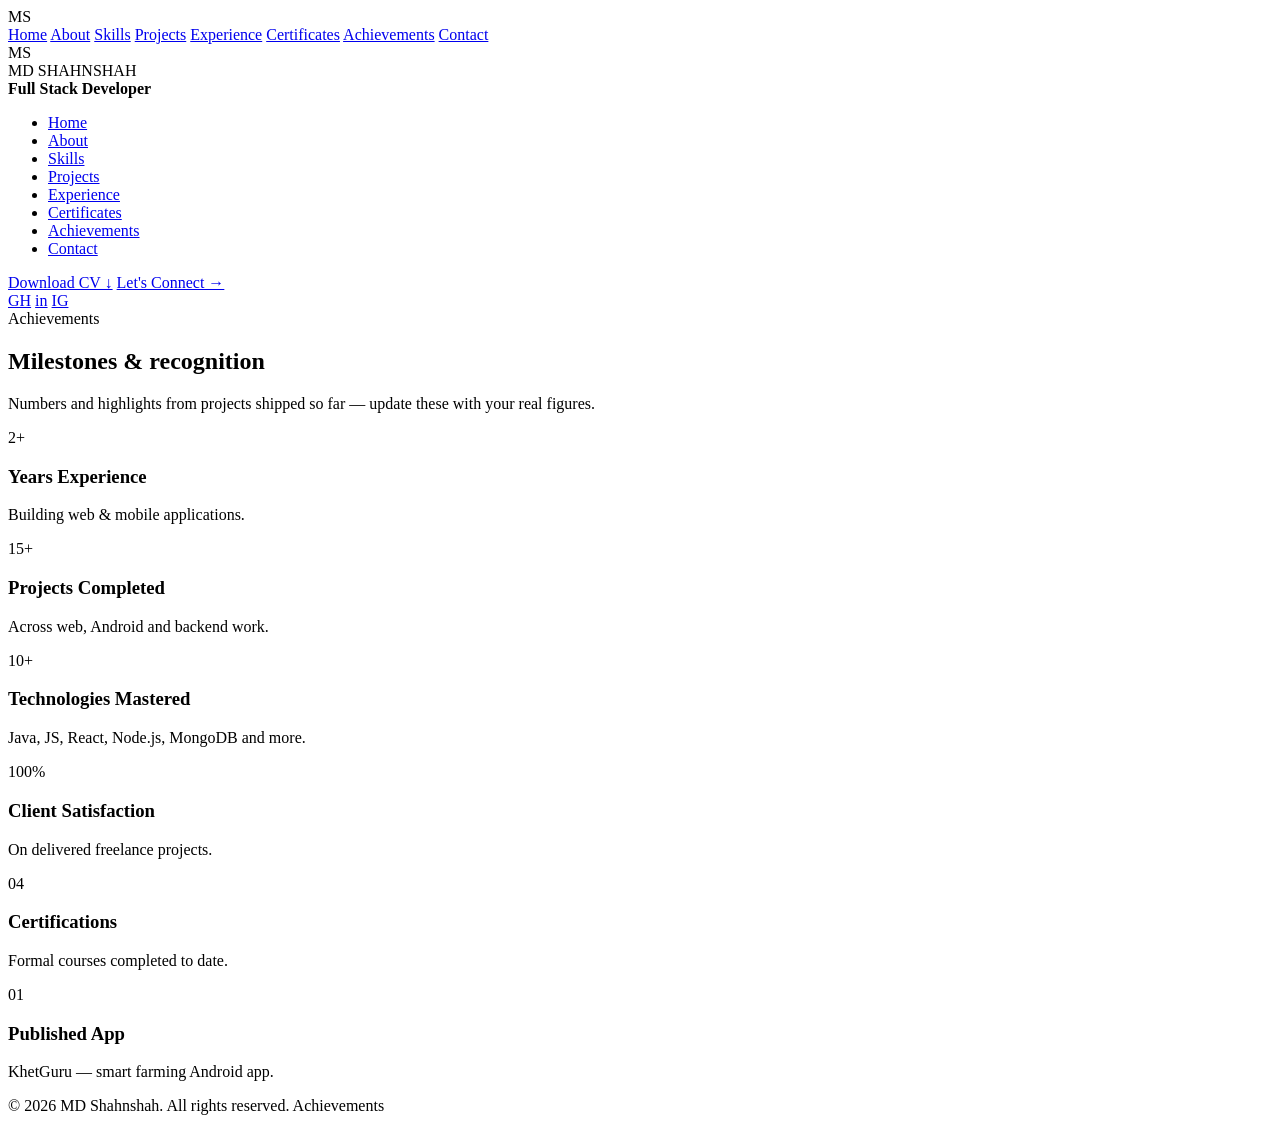
==== achievements.html @ 84d16025 "Add files via upload" ====
<!DOCTYPE html>
<html lang="en">
<head>
<meta charset="UTF-8">
<meta name="viewport" content="width=device-width, initial-scale=1.0">
<title>Achievements — MD Shahnshah</title>
<link rel="stylesheet" href="css/style.css">
</head>
<body>

<div class="topbar">
  <div class="brand"><div class="mark">MS</div></div>
  <nav>
    <a href="index.html#home">Home</a>
    <a href="index.html#about">About</a>
    <a href="index.html#skills">Skills</a>
    <a href="index.html#projects">Projects</a>
    <a href="index.html#experience">Experience</a>
    <a href="certificates.html">Certificates</a>
    <a href="achievements.html" class="active">Achievements</a>
    <a href="index.html#contact">Contact</a>
  </nav>
</div>

<div class="shell">
  <aside class="side">
    <div class="brand">
      <div class="mark">MS</div>
      <div class="name">MD SHAHNSHAH<br><b>Full Stack Developer</b></div>
    </div>

    <nav>
      <ul>
        <li><a href="index.html#home"><span class="dot"></span> Home</a></li>
        <li><a href="index.html#about"><span class="dot"></span> About</a></li>
        <li><a href="index.html#skills"><span class="dot"></span> Skills</a></li>
        <li><a href="index.html#projects"><span class="dot"></span> Projects</a></li>
        <li><a href="index.html#experience"><span class="dot"></span> Experience</a></li>
        <li><a href="certificates.html"><span class="dot"></span> Certificates</a></li>
        <li><a href="achievements.html" class="active"><span class="dot"></span> Achievements</a></li>
        <li><a href="index.html#contact"><span class="dot"></span> Contact</a></li>
      </ul>
    </nav>

    <div class="cta">
      <a href="#" class="btn btn-primary">Download CV ↓</a>
      <a href="index.html#contact" class="btn btn-ghost">Let's Connect →</a>
      <div class="social-row">
        <a href="https://github.com/shahanshah786" title="GitHub">GH</a>
        <a href="https://www.linkedin.com/in/md-shahnshah-4562a4266/" title="LinkedIn">in</a>
        <a href="https://www.instagram.com/shanshu.1" title="Instagram">IG</a>
      </div>
    </div>
  </aside>

  <main>
    <section class="page-hero">
      <div class="wrap">
        <div class="eyebrow reveal">Achievements</div>
        <h1 class="reveal">Milestones &amp; recognition</h1>
        <p class="reveal">Numbers and highlights from projects shipped so far — update these with your real figures.</p>
      </div>
    </section>

    <section>
      <div class="wrap">
        <div class="ach-grid reveal">
          <div class="ach-card"><div class="num">2+</div><h3>Years Experience</h3><p>Building web &amp; mobile applications.</p></div>
          <div class="ach-card"><div class="num">15+</div><h3>Projects Completed</h3><p>Across web, Android and backend work.</p></div>
          <div class="ach-card"><div class="num">10+</div><h3>Technologies Mastered</h3><p>Java, JS, React, Node.js, MongoDB and more.</p></div>
          <div class="ach-card"><div class="num">100%</div><h3>Client Satisfaction</h3><p>On delivered freelance projects.</p></div>
          <div class="ach-card"><div class="num">04</div><h3>Certifications</h3><p>Formal courses completed to date.</p></div>
          <div class="ach-card"><div class="num">01</div><h3>Published App</h3><p>KhetGuru — smart farming Android app.</p></div>
        </div>
      </div>
    </section>

    <footer class="wrap">
      <span>© 2026 MD Shahnshah. All rights reserved.</span>
      <span class="mono">Achievements</span>
    </footer>
  </main>
</div>

<script src="js/main.js"></script>
</body>
</html>
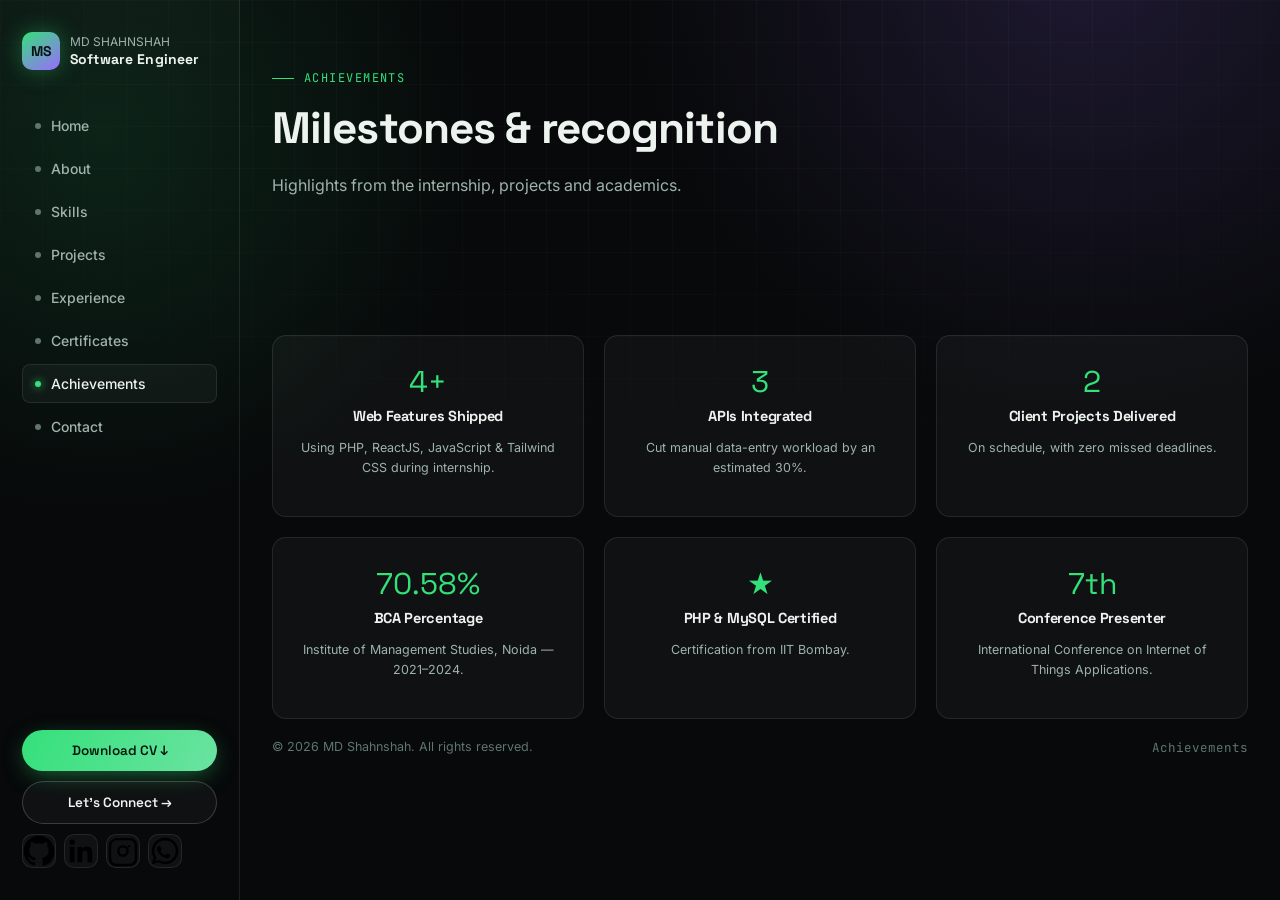
==== commit 6ab4f253: "Update achievements.html" ====
--- a/achievements.html
+++ b/achievements.html
@@ -26,7 +26,7 @@
   <aside class="side">
     <div class="brand">
       <div class="mark">MS</div>
-      <div class="name">MD SHAHNSHAH<br><b>Full Stack Developer</b></div>
+      <div class="name">MD SHAHNSHAH<br><b>Software Engineer</b></div>
     </div>
 
     <nav>
@@ -43,12 +43,21 @@
     </nav>
 
     <div class="cta">
-      <a href="#" class="btn btn-primary">Download CV ↓</a>
+      <a href="assets/SHAHNSHAH-RESUME.pdf" download class="btn btn-primary">Download CV ↓</a>
       <a href="index.html#contact" class="btn btn-ghost">Let's Connect →</a>
       <div class="social-row">
-        <a href="https://github.com/shahanshah786" title="GitHub">GH</a>
-        <a href="https://www.linkedin.com/in/md-shahnshah-4562a4266/" title="LinkedIn">in</a>
-        <a href="https://www.instagram.com/shanshu.1" title="Instagram">IG</a>
+        <a href="https://github.com/shahanshah786" title="GitHub" target="_blank" rel="noopener">
+          <svg viewBox="0 0 24 24"><path d="M12 .5C5.73.5.5 5.73.5 12c0 5.09 3.29 9.4 7.86 10.93.57.1.78-.25.78-.55 0-.27-.01-1.17-.02-2.12-3.2.7-3.88-1.36-3.88-1.36-.52-1.33-1.28-1.68-1.28-1.68-1.04-.71.08-.7.08-.7 1.15.08 1.76 1.18 1.76 1.18 1.03 1.76 2.7 1.25 3.36.96.1-.75.4-1.25.73-1.54-2.55-.29-5.24-1.28-5.24-5.68 0-1.25.45-2.28 1.18-3.08-.12-.29-.51-1.46.11-3.04 0 0 .96-.31 3.15 1.18a10.9 10.9 0 0 1 5.74 0c2.19-1.49 3.15-1.18 3.15-1.18.62 1.58.23 2.75.11 3.04.73.8 1.18 1.83 1.18 3.08 0 4.41-2.69 5.38-5.25 5.67.41.36.78 1.06.78 2.14 0 1.55-.01 2.79-.01 3.17 0 .3.2.66.79.55A10.52 10.52 0 0 0 23.5 12C23.5 5.73 18.27.5 12 .5Z"/></svg>
+        </a>
+        <a href="https://www.linkedin.com/in/md-shahnshah-4562a4266/" title="LinkedIn" target="_blank" rel="noopener">
+          <svg viewBox="0 0 24 24"><path d="M20.45 20.45h-3.55v-5.57c0-1.33-.02-3.03-1.85-3.03-1.85 0-2.14 1.45-2.14 2.94v5.66H9.36V9h3.41v1.56h.05c.47-.9 1.63-1.85 3.36-1.85 3.6 0 4.27 2.37 4.27 5.45v6.29ZM5.34 7.43a2.06 2.06 0 1 1 0-4.12 2.06 2.06 0 0 1 0 4.12ZM7.12 20.45H3.56V9h3.56v11.45Z"/></svg>
+        </a>
+        <a href="https://www.instagram.com/shanshu.1" title="Instagram" target="_blank" rel="noopener">
+          <svg viewBox="0 0 24 24"><path d="M12 2.16c3.2 0 3.58.01 4.85.07 1.17.05 1.97.24 2.43.4a4.9 4.9 0 0 1 1.77 1.15c.5.5.85 1.06 1.15 1.77.16.46.35 1.26.4 2.43.06 1.27.07 1.65.07 4.85s-.01 3.58-.07 4.85c-.05 1.17-.24 1.97-.4 2.43a4.9 4.9 0 0 1-1.15 1.77 4.9 4.9 0 0 1-1.77 1.15c-.46.16-1.26.35-2.43.4-1.27.06-1.65.07-4.85.07s-3.58-.01-4.85-.07c-1.17-.05-1.97-.24-2.43-.4a4.9 4.9 0 0 1-1.77-1.15 4.9 4.9 0 0 1-1.15-1.77c-.16-.46-.35-1.26-.4-2.43-.06-1.27-.07-1.65-.07-4.85s.01-3.58.07-4.85c.05-1.17.24-1.97.4-2.43A4.9 4.9 0 0 1 3.95 3.78a4.9 4.9 0 0 1 1.77-1.15c.46-.16 1.26-.35 2.43-.4C9.42 2.17 9.8 2.16 12 2.16Zm0 1.8c-3.15 0-3.5.01-4.74.07-.96.04-1.48.2-1.82.34-.46.18-.79.4-1.13.74-.34.34-.56.67-.74 1.13-.14.34-.3.86-.34 1.82-.06 1.24-.07 1.6-.07 4.74s.01 3.5.07 4.74c.04.96.2 1.48.34 1.82.18.46.4.79.74 1.13.34.34.67.56 1.13.74.34.14.86.3 1.82.34 1.24.06 1.6.07 4.74.07s3.5-.01 4.74-.07c.96-.04 1.48-.2 1.82-.34.46-.18.79-.4 1.13-.74.34-.34.56-.67.74-1.13.14-.34.3-.86.34-1.82.06-1.24.07-1.6.07-4.74s-.01-3.5-.07-4.74c-.04-.96-.2-1.48-.34-1.82a3.06 3.06 0 0 0-.74-1.13 3.06 3.06 0 0 0-1.13-.74c-.34-.14-.86-.3-1.82-.34-1.24-.06-1.6-.07-4.74-.07Zm0 3.65a4.39 4.39 0 1 1 0 8.78 4.39 4.39 0 0 1 0-8.78Zm0 1.8a2.59 2.59 0 1 0 0 5.18 2.59 2.59 0 0 0 0-5.18Zm4.56-2a1.03 1.03 0 1 1 0 2.06 1.03 1.03 0 0 1 0-2.06Z"/></svg>
+        </a>
+        <a href="https://wa.me/917903267211" title="WhatsApp" target="_blank" rel="noopener" class="whatsapp">
+          <svg viewBox="0 0 24 24"><path d="M12.02 2.1a9.9 9.9 0 0 0-8.5 15L2 22l5.06-1.47a9.9 9.9 0 0 0 4.96 1.33h.01c5.46 0 9.9-4.43 9.9-9.9a9.85 9.85 0 0 0-2.9-6.99 9.83 9.83 0 0 0-7.01-2.87Zm0 1.8c2.15 0 4.18.84 5.7 2.37a8.03 8.03 0 0 1 2.36 5.71c0 4.46-3.63 8.09-8.09 8.09a8.1 8.1 0 0 1-4.12-1.13l-.3-.17-3 .87.88-2.93-.19-.3a8.06 8.06 0 0 1-1.24-4.3c0-4.46 3.63-8.09 8.09-8.09Zm-4.5 4.3c-.16 0-.42.06-.64.3-.22.24-.85.83-.85 2.03 0 1.2.87 2.35 1 2.51.12.16 1.7 2.72 4.19 3.7.58.25 1.04.4 1.4.51.59.19 1.13.16 1.55.1.47-.07 1.46-.6 1.67-1.18.2-.58.2-1.08.14-1.18-.06-.1-.23-.16-.47-.28-.24-.12-1.46-.72-1.68-.8-.23-.08-.4-.12-.56.12-.16.24-.64.8-.79.97-.14.16-.29.18-.53.06-.24-.12-1.03-.38-1.96-1.21a7.36 7.36 0 0 1-1.36-1.7c-.14-.24-.02-.37.11-.49.11-.11.24-.29.36-.43.12-.14.16-.24.24-.4.08-.16.04-.3-.02-.42-.06-.12-.56-1.36-.78-1.85-.2-.48-.41-.42-.56-.42h-.47Z"/></svg>
+        </a>
       </div>
     </div>
   </aside>
@@ -58,19 +67,19 @@
       <div class="wrap">
         <div class="eyebrow reveal">Achievements</div>
         <h1 class="reveal">Milestones &amp; recognition</h1>
-        <p class="reveal">Numbers and highlights from projects shipped so far — update these with your real figures.</p>
+        <p class="reveal">Highlights from the internship, projects and academics.</p>
       </div>
     </section>
 
     <section>
       <div class="wrap">
         <div class="ach-grid reveal">
-          <div class="ach-card"><div class="num">2+</div><h3>Years Experience</h3><p>Building web &amp; mobile applications.</p></div>
-          <div class="ach-card"><div class="num">15+</div><h3>Projects Completed</h3><p>Across web, Android and backend work.</p></div>
-          <div class="ach-card"><div class="num">10+</div><h3>Technologies Mastered</h3><p>Java, JS, React, Node.js, MongoDB and more.</p></div>
-          <div class="ach-card"><div class="num">100%</div><h3>Client Satisfaction</h3><p>On delivered freelance projects.</p></div>
-          <div class="ach-card"><div class="num">04</div><h3>Certifications</h3><p>Formal courses completed to date.</p></div>
-          <div class="ach-card"><div class="num">01</div><h3>Published App</h3><p>KhetGuru — smart farming Android app.</p></div>
+          <div class="ach-card"><div class="num">4+</div><h3>Web Features Shipped</h3><p>Using PHP, ReactJS, JavaScript &amp; Tailwind CSS during internship.</p></div>
+          <div class="ach-card"><div class="num">3</div><h3>APIs Integrated</h3><p>Cut manual data-entry workload by an estimated 30%.</p></div>
+          <div class="ach-card"><div class="num">2</div><h3>Client Projects Delivered</h3><p>On schedule, with zero missed deadlines.</p></div>
+          <div class="ach-card"><div class="num">70.58%</div><h3>BCA Percentage</h3><p>Institute of Management Studies, Noida — 2021–2024.</p></div>
+          <div class="ach-card"><div class="num">★</div><h3>PHP &amp; MySQL Certified</h3><p>Certification from IIT Bombay.</p></div>
+          <div class="ach-card"><div class="num">7th</div><h3>Conference Presenter</h3><p>International Conference on Internet of Things Applications.</p></div>
         </div>
       </div>
     </section>
--- a/css/style.css
+++ b/css/style.css
@@ -0,0 +1,387 @@
+/* ========================================================
+   MD Shahnshah — Portfolio design system
+   Palette: near-black base, acid-green + violet dual accent
+   Type: Space Grotesk (display) / Inter (body) / JetBrains Mono (code)
+   ======================================================== */
+
+@import url('https://fonts.googleapis.com/css2?family=Space+Grotesk:wght@500;600;700&family=Inter:wght@400;500;600&family=JetBrains+Mono:wght@400;500&display=swap');
+
+:root{
+  --bg:            #07090a;
+  --bg-alt:        #0c1210;
+  --surface:       rgba(255,255,255,0.035);
+  --surface-strong:rgba(255,255,255,0.06);
+  --border:        rgba(255,255,255,0.09);
+  --border-hi:     rgba(255,255,255,0.18);
+
+  --green:         #34e07a;
+  --green-dim:     #1c8a4b;
+  --violet:        #9b6bff;
+  --violet-dim:    #6a45c9;
+  --blue:          #4fa3ff;
+
+  --text:          #edf3ef;
+  --text-dim:      #9fb3ac;
+  --text-faint:    #5f7570;
+
+  --radius-lg: 22px;
+  --radius-md: 14px;
+  --radius-sm: 8px;
+
+  --ease: cubic-bezier(.16,.8,.24,1);
+}
+
+*{ box-sizing: border-box; }
+html{ scroll-behavior: smooth; }
+
+body{
+  margin:0;
+  background: var(--bg);
+  color: var(--text);
+  font-family: 'Inter', sans-serif;
+  -webkit-font-smoothing: antialiased;
+  overflow-x: hidden;
+}
+
+body::before{
+  /* ambient grid + glow atmosphere, fixed behind everything */
+  content:"";
+  position: fixed; inset:0;
+  z-index:-2;
+  background:
+    radial-gradient(60vw 60vw at 85% -5%, rgba(155,107,255,0.16), transparent 60%),
+    radial-gradient(50vw 50vw at 8% 15%, rgba(52,224,122,0.12), transparent 60%),
+    linear-gradient(var(--bg), var(--bg));
+}
+body::after{
+  content:"";
+  position: fixed; inset:0;
+  z-index:-1;
+  background-image:
+    linear-gradient(rgba(255,255,255,0.025) 1px, transparent 1px),
+    linear-gradient(90deg, rgba(255,255,255,0.025) 1px, transparent 1px);
+  background-size: 42px 42px;
+  mask-image: radial-gradient(80% 60% at 50% 0%, #000 40%, transparent 100%);
+}
+
+h1,h2,h3,h4{
+  font-family:'Space Grotesk', sans-serif;
+  margin:0;
+  letter-spacing:-0.02em;
+}
+
+a{ color:inherit; text-decoration:none; }
+ul{ list-style:none; margin:0; padding:0; }
+img{ max-width:100%; display:block; }
+
+.mono{ font-family:'JetBrains Mono', monospace; }
+.accent{ color: var(--green); }
+
+.wrap{
+  max-width: 1240px;
+  margin:0 auto;
+  padding: 0 32px;
+}
+
+/* ---------- layout shell: sidebar + main ---------- */
+.shell{
+  display:grid;
+  grid-template-columns: 240px 1fr;
+  min-height:100vh;
+}
+
+.side{
+  position:sticky; top:0; height:100vh;
+  border-right:1px solid var(--border);
+  padding: 32px 22px;
+  display:flex; flex-direction:column; gap:36px;
+  background: linear-gradient(180deg, rgba(255,255,255,0.02), transparent 20%);
+}
+
+.brand{
+  display:flex; align-items:center; gap:10px;
+}
+.brand .mark{
+  width:38px; height:38px; border-radius:10px;
+  display:flex; align-items:center; justify-content:center;
+  font-family:'Space Grotesk'; font-weight:700; font-size:14px;
+  background: linear-gradient(145deg, var(--green), var(--violet));
+  color:#06120c;
+  box-shadow: 0 0 22px rgba(52,224,122,0.35);
+}
+.brand .name{ font-size:12px; color:var(--text-dim); line-height:1.3; }
+.brand .name b{ display:block; color:var(--text); font-family:'Space Grotesk'; font-size:14px; letter-spacing:0.01em; }
+
+.side nav ul{ display:flex; flex-direction:column; gap:4px; }
+.side nav a{
+  display:flex; align-items:center; gap:10px;
+  padding:10px 12px; border-radius: var(--radius-sm);
+  color: var(--text-dim); font-size:14px; font-weight:500;
+  border:1px solid transparent;
+  transition: all .25s var(--ease);
+}
+.side nav a .dot{
+  width:6px; height:6px; border-radius:50%; background: var(--text-faint);
+  transition: all .25s var(--ease);
+}
+.side nav a:hover, .side nav a.active{
+  color: var(--text);
+  background: var(--surface);
+  border-color: var(--border);
+}
+.side nav a.active .dot{ background: var(--green); box-shadow: 0 0 8px var(--green); }
+
+.side .cta{
+  margin-top:auto;
+  display:flex; flex-direction:column; gap:10px;
+}
+.btn{
+  display:inline-flex; align-items:center; justify-content:center; gap:8px;
+  padding: 12px 18px; border-radius: 999px;
+  font-size:13.5px; font-weight:600; font-family:'Space Grotesk';
+  cursor:pointer; border:1px solid var(--border-hi);
+  transition: transform .2s var(--ease), box-shadow .2s var(--ease), background .2s;
+}
+.btn-primary{
+  background: linear-gradient(120deg, var(--green), #6be3a1);
+  color:#06180e; border:none;
+  box-shadow: 0 6px 24px -6px rgba(52,224,122,0.55);
+}
+.btn-primary:hover{ transform: translateY(-2px); box-shadow: 0 10px 30px -6px rgba(52,224,122,0.7); }
+.btn-ghost{ background: var(--surface); color:var(--text); }
+.btn-ghost:hover{ background: var(--surface-strong); transform: translateY(-2px); }
+
+.social-row{ display:flex; gap:8px; }
+.social-row a{
+  width:34px; height:34px; border-radius:10px;
+  display:flex; align-items:center; justify-content:center;
+  background: var(--surface); border:1px solid var(--border);
+  font-size:14px;
+  transition: all .2s var(--ease);
+}
+.social-row a:hover{ border-color: var(--green); color:var(--green); transform: translateY(-2px); }
+
+/* mobile top bar */
+.topbar{ display:none; }
+
+main{ min-width:0; }
+
+/* ---------- section scaffolding ---------- */
+section{ padding: 110px 0 20px; }
+.eyebrow{
+  font-family:'JetBrains Mono'; font-size:12px; color: var(--green);
+  display:flex; align-items:center; gap:10px; margin-bottom:14px;
+  text-transform:uppercase; letter-spacing:.12em;
+}
+.eyebrow::before{ content:""; width:22px; height:1px; background: var(--green); }
+.sec-title{ font-size: clamp(28px,3.2vw,40px); margin-bottom:14px; }
+.sec-sub{ color: var(--text-dim); max-width:560px; line-height:1.6; margin-bottom:48px; }
+
+.reveal{ opacity:0; transform: translateY(28px); transition: opacity .7s var(--ease), transform .7s var(--ease); }
+.reveal.in{ opacity:1; transform: translateY(0); }
+
+/* ---------- HERO ---------- */
+.hero{ padding-top: 70px; position:relative; }
+.hero-grid{
+  display:grid; grid-template-columns: 1.05fr 0.95fr;
+  gap: 40px; align-items:center;
+}
+.hero .kicker{
+  font-family:'JetBrains Mono'; color: var(--text-dim); font-size:14px; margin-bottom:10px;
+}
+.hero h1{
+  font-size: clamp(34px, 4.6vw, 58px); line-height:1.05; margin-bottom:18px;
+}
+.hero h1 span{
+  background: linear-gradient(120deg, var(--green), var(--blue) 60%, var(--violet));
+  -webkit-background-clip:text; background-clip:text; color:transparent;
+}
+.hero p.lede{ color:var(--text-dim); font-size:16.5px; line-height:1.7; max-width:480px; margin-bottom:28px; }
+.hero .actions{ display:flex; gap:14px; margin-bottom:30px; }
+.hero .stats-row{ display:flex; gap:28px; }
+.hero .stats-row div b{ display:block; font-family:'Space Grotesk'; font-size:22px; color:var(--green); }
+.hero .stats-row div span{ font-size:12.5px; color: var(--text-faint); }
+
+/* 3D tilt profile card */
+.tilt-stage{ perspective: 1400px; }
+.tilt-card{
+  position:relative;
+  border-radius: var(--radius-lg);
+  background: linear-gradient(160deg, rgba(255,255,255,0.05), rgba(255,255,255,0.015));
+  border: 1px solid var(--border-hi);
+  padding: 22px;
+  transform-style: preserve-3d;
+  transition: transform .35s var(--ease), box-shadow .35s var(--ease);
+  box-shadow: 0 30px 60px -20px rgba(0,0,0,0.65);
+  will-change: transform;
+}
+.tilt-card::before{
+  content:"";
+  position:absolute; inset:-1px; border-radius: inherit; padding:1px;
+  background: conic-gradient(from 180deg, var(--green), var(--blue), var(--violet), var(--green));
+  -webkit-mask: linear-gradient(#000 0 0) content-box, linear-gradient(#000 0 0);
+  -webkit-mask-composite: xor; mask-composite: exclude;
+  opacity:.5;
+}
+.tilt-card .photo-frame{
+  position:relative; border-radius: var(--radius-md); overflow:hidden;
+  aspect-ratio: 4/3.6;
+  transform: translateZ(40px);
+}
+.tilt-card .photo-frame img{
+  width:100%; height:100%; object-fit:cover; object-position: top center;
+  filter: saturate(1.05) contrast(1.03);
+}
+.tilt-card .photo-frame .scan{
+  position:absolute; inset:0;
+  background: linear-gradient(180deg, transparent 60%, rgba(6,18,12,0.55));
+}
+.tilt-card .badge{
+  position:absolute; top:14px; left:14px; transform: translateZ(70px);
+  background: rgba(6,14,10,0.7); backdrop-filter: blur(6px);
+  border:1px solid var(--border-hi); border-radius:999px;
+  padding:6px 12px; font-family:'JetBrains Mono'; font-size:11.5px;
+  display:flex; align-items:center; gap:6px;
+}
+.tilt-card .badge .pulse{
+  width:6px; height:6px; border-radius:50%; background: var(--green);
+  box-shadow:0 0 8px var(--green);
+  animation: pulse 1.6s infinite;
+}
+@keyframes pulse{ 0%,100%{opacity:1;} 50%{opacity:.35;} }
+
+.tilt-card .float-chip{
+  position:absolute; transform: translateZ(60px);
+  background: rgba(10,16,13,0.75); backdrop-filter: blur(8px);
+  border:1px solid var(--border-hi); border-radius: var(--radius-sm);
+  padding:8px 12px; font-family:'JetBrains Mono'; font-size:11.5px; color: var(--text-dim);
+  box-shadow: 0 12px 30px -10px rgba(0,0,0,0.6);
+}
+.chip-1{ bottom:16px; left:16px; animation: float 5s ease-in-out infinite; }
+.chip-2{ top:16px; right:16px; animation: float 6s ease-in-out infinite 1s; color: var(--green); }
+@keyframes float{ 0%,100%{ transform: translateZ(60px) translateY(0);} 50%{ transform: translateZ(60px) translateY(-8px);} }
+
+/* ---------- about ---------- */
+.about-grid{ display:grid; grid-template-columns: 1fr 1fr; gap:28px; }
+.card{
+  background: var(--surface); border:1px solid var(--border);
+  border-radius: var(--radius-md); padding:26px;
+  transition: transform .3s var(--ease), border-color .3s;
+}
+.card:hover{ border-color: var(--border-hi); transform: translateY(-4px); }
+.about-text{ color: var(--text-dim); line-height:1.75; font-size:15px; }
+.about-text b{ color:var(--text); font-weight:600; }
+.fact-list{ display:grid; grid-template-columns: 1fr 1fr; gap:14px; margin-top:20px; }
+.fact-list li{ font-size:13.5px; color: var(--text-dim); }
+.fact-list li b{ display:block; color:var(--text); font-family:'Space Grotesk'; font-size:14px; }
+
+/* ---------- skills ---------- */
+.skills-grid{ display:grid; grid-template-columns: repeat(2,1fr); gap:16px; }
+.skill{
+  background: var(--surface); border:1px solid var(--border); border-radius: var(--radius-md);
+  padding:18px 20px;
+}
+.skill-top{ display:flex; justify-content:space-between; font-family:'Space Grotesk'; font-size:14px; margin-bottom:10px; }
+.skill-top span:last-child{ color: var(--green); font-family:'JetBrains Mono'; font-size:13px; }
+.bar{ height:6px; border-radius:999px; background: rgba(255,255,255,0.06); overflow:hidden; }
+.bar i{
+  display:block; height:100%; border-radius:999px;
+  background: linear-gradient(90deg, var(--green), var(--blue));
+  width:0%; transition: width 1.1s var(--ease);
+}
+
+/* ---------- projects ---------- */
+.project-grid{ display:grid; grid-template-columns: repeat(3,1fr); gap:20px; }
+.project-card{
+  background: var(--surface); border:1px solid var(--border); border-radius: var(--radius-md);
+  overflow:hidden; transform-style:preserve-3d; transition: transform .35s var(--ease), border-color .3s;
+}
+.project-card:hover{ border-color: var(--border-hi); }
+.project-thumb{
+  height:150px; position:relative;
+  background: radial-gradient(120% 140% at 20% -10%, rgba(52,224,122,0.22), transparent 55%),
+              radial-gradient(120% 140% at 90% 110%, rgba(155,107,255,0.22), transparent 55%),
+              var(--bg-alt);
+  display:flex; align-items:center; justify-content:center;
+  font-family:'Space Grotesk'; font-weight:700; font-size:26px; color: rgba(255,255,255,0.14);
+  border-bottom:1px solid var(--border);
+}
+.project-body{ padding:18px 20px; }
+.project-body h3{ font-size:17px; margin-bottom:6px; }
+.project-body p{ color: var(--text-dim); font-size:13.5px; line-height:1.6; margin:0 0 14px; }
+.tag-row{ display:flex; gap:6px; flex-wrap:wrap; }
+.tag{
+  font-family:'JetBrains Mono'; font-size:11px; padding:4px 9px; border-radius:999px;
+  background: rgba(255,255,255,0.05); border:1px solid var(--border); color: var(--text-dim);
+}
+
+/* ---------- experience (timeline) ---------- */
+.timeline{ position:relative; padding-left:26px; border-left:1px solid var(--border); display:flex; flex-direction:column; gap:34px; }
+.tl-item{ position:relative; }
+.tl-item::before{
+  content:""; position:absolute; left:-31px; top:4px; width:11px; height:11px; border-radius:50%;
+  background: var(--bg); border:2px solid var(--green); box-shadow:0 0 10px rgba(52,224,122,0.6);
+}
+.tl-item .role{ font-family:'Space Grotesk'; font-size:17px; }
+.tl-item .org{ color: var(--green); font-size:13.5px; margin:4px 0 8px; font-family:'JetBrains Mono'; }
+.tl-item p{ color:var(--text-dim); font-size:14px; line-height:1.7; max-width:600px; }
+
+/* ---------- contact ---------- */
+.contact-card{
+  background: linear-gradient(150deg, rgba(52,224,122,0.08), rgba(155,107,255,0.08));
+  border:1px solid var(--border-hi); border-radius: var(--radius-lg);
+  padding: 46px; display:flex; align-items:center; justify-content:space-between; gap:30px;
+}
+.contact-card h2{ font-size:28px; margin-bottom:10px; }
+.contact-card p{ color: var(--text-dim); max-width:420px; line-height:1.6; }
+
+footer{ padding:40px 0 60px; color: var(--text-faint); font-size:12.5px; display:flex; justify-content:space-between; }
+
+/* ---------- inner pages (certificates / achievements) header ---------- */
+.page-hero{ padding:70px 0 10px; }
+.page-hero h1{ font-size: clamp(30px,4vw,44px); margin-bottom:12px; }
+.page-hero p{ color:var(--text-dim); max-width:560px; line-height:1.7; }
+
+.cert-grid{ display:grid; grid-template-columns: repeat(2,1fr); gap:22px; }
+.cert-card{
+  background: var(--surface); border:1px solid var(--border); border-radius: var(--radius-md);
+  padding:24px; display:flex; gap:16px; transition: transform .3s var(--ease), border-color .3s;
+  transform-style:preserve-3d;
+}
+.cert-card:hover{ transform: translateY(-5px); border-color: var(--border-hi); }
+.cert-icon{
+  width:48px; height:48px; flex:none; border-radius:12px;
+  background: linear-gradient(145deg, var(--green), var(--violet));
+  display:flex; align-items:center; justify-content:center; font-size:20px; color:#06120c;
+}
+.cert-card h3{ font-size:15.5px; margin-bottom:4px; }
+.cert-card .issuer{ font-family:'JetBrains Mono'; font-size:12px; color:var(--green); margin-bottom:8px; }
+.cert-card p{ color:var(--text-dim); font-size:13px; line-height:1.6; margin:0; }
+
+.ach-grid{ display:grid; grid-template-columns: repeat(3,1fr); gap:20px; }
+.ach-card{
+  background: var(--surface); border:1px solid var(--border); border-radius: var(--radius-md);
+  padding:26px; text-align:center; transition: transform .3s var(--ease), border-color .3s;
+}
+.ach-card:hover{ transform: translateY(-6px) scale(1.02); border-color: var(--border-hi); }
+.ach-card .num{ font-family:'Space Grotesk'; font-size:30px; color: var(--green); margin-bottom:6px; }
+.ach-card h3{ font-size:14.5px; margin-bottom:8px; }
+.ach-card p{ color:var(--text-dim); font-size:12.5px; line-height:1.6; }
+
+/* ---------- responsive ---------- */
+@media (max-width: 980px){
+  .shell{ grid-template-columns: 1fr; }
+  .side{ display:none; }
+  .topbar{
+    display:flex; align-items:center; justify-content:space-between;
+    padding: 16px 20px; position:sticky; top:0; z-index:50;
+    background: rgba(7,9,10,0.85); backdrop-filter: blur(10px);
+    border-bottom:1px solid var(--border);
+  }
+  .topbar nav{ display:flex; gap:16px; overflow-x:auto; }
+  .topbar nav a{ font-size:13px; color:var(--text-dim); white-space:nowrap; }
+  .hero-grid{ grid-template-columns:1fr; }
+  .about-grid, .project-grid, .skills-grid, .cert-grid, .ach-grid{ grid-template-columns:1fr; }
+  .contact-card{ flex-direction:column; text-align:center; }
+  .wrap{ padding:0 20px; }
+}
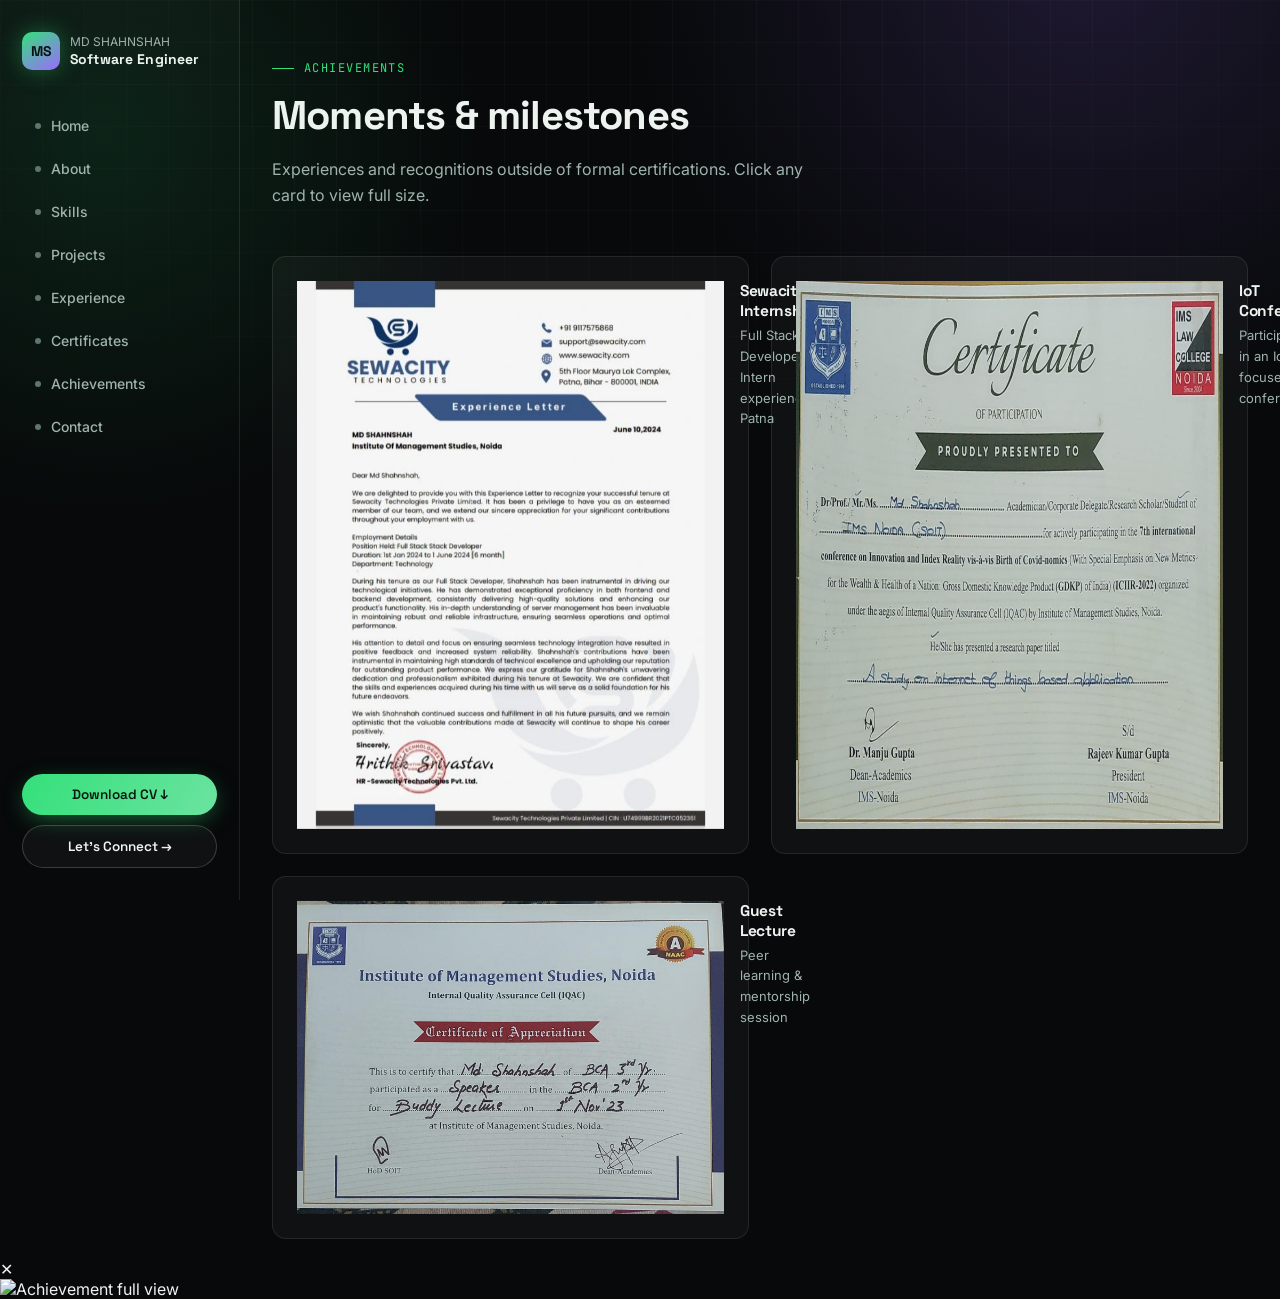
==== commit efc45c9c: "Update achievements.html" ====
--- a/achievements.html
+++ b/achievements.html
@@ -23,74 +23,75 @@
 </div>
 
 <div class="shell">
-  <aside class="side">
-    <div class="brand">
-      <div class="mark">MS</div>
-      <div class="name">MD SHAHNSHAH<br><b>Software Engineer</b></div>
-    </div>
+<aside class="side">
+  <div class="brand">
+    <div class="mark">MS</div>
+    <div class="name">MD SHAHNSHAH<br><b>Software Engineer</b></div>
+  </div>
+  <nav>
+    <ul>
+      <li><a href="index.html#home"><span class="dot"></span> Home</a></li>
+      <li><a href="index.html#about"><span class="dot"></span> About</a></li>
+      <li><a href="index.html#skills"><span class="dot"></span> Skills</a></li>
+      <li><a href="index.html#projects"><span class="dot"></span> Projects</a></li>
+      <li><a href="index.html#experience"><span class="dot"></span> Experience</a></li>
+      <li><a href="certificates.html"><span class="dot"></span> Certificates</a></li>
+      <li><a href="achievements.html" class="active"><span class="dot"></span> Achievements</a></li>
+      <li><a href="index.html#contact"><span class="dot"></span> Contact</a></li>
+    </ul>
+  </nav>
+  <div class="cta">
+    <a href="assets/SHAHNSHAH-RESUME.pdf" download class="btn btn-primary">Download CV ↓</a>
+    <a href="index.html#contact" class="btn btn-ghost">Let's Connect →</a>
+  </div>
+</aside>
 
-    <nav>
-      <ul>
-        <li><a href="index.html#home"><span class="dot"></span> Home</a></li>
-        <li><a href="index.html#about"><span class="dot"></span> About</a></li>
-        <li><a href="index.html#skills"><span class="dot"></span> Skills</a></li>
-        <li><a href="index.html#projects"><span class="dot"></span> Projects</a></li>
-        <li><a href="index.html#experience"><span class="dot"></span> Experience</a></li>
-        <li><a href="certificates.html"><span class="dot"></span> Certificates</a></li>
-        <li><a href="achievements.html" class="active"><span class="dot"></span> Achievements</a></li>
-        <li><a href="index.html#contact"><span class="dot"></span> Contact</a></li>
-      </ul>
-    </nav>
+<main>
+<section id="achieve-page" style="padding-top:60px;">
+  <div class="wrap">
+    <div class="eyebrow reveal">Achievements</div>
+    <h2 class="sec-title reveal">Moments &amp; milestones</h2>
+    <p class="sec-sub reveal">Experiences and recognitions outside of formal certifications. Click any card to view full size.</p>
 
-    <div class="cta">
-      <a href="assets/SHAHNSHAH-RESUME.pdf" download class="btn btn-primary">Download CV ↓</a>
-      <a href="index.html#contact" class="btn btn-ghost">Let's Connect →</a>
-      <div class="social-row">
-        <a href="https://github.com/shahanshah786" title="GitHub" target="_blank" rel="noopener">
-          <svg viewBox="0 0 24 24"><path d="M12 .5C5.73.5.5 5.73.5 12c0 5.09 3.29 9.4 7.86 10.93.57.1.78-.25.78-.55 0-.27-.01-1.17-.02-2.12-3.2.7-3.88-1.36-3.88-1.36-.52-1.33-1.28-1.68-1.28-1.68-1.04-.71.08-.7.08-.7 1.15.08 1.76 1.18 1.76 1.18 1.03 1.76 2.7 1.25 3.36.96.1-.75.4-1.25.73-1.54-2.55-.29-5.24-1.28-5.24-5.68 0-1.25.45-2.28 1.18-3.08-.12-.29-.51-1.46.11-3.04 0 0 .96-.31 3.15 1.18a10.9 10.9 0 0 1 5.74 0c2.19-1.49 3.15-1.18 3.15-1.18.62 1.58.23 2.75.11 3.04.73.8 1.18 1.83 1.18 3.08 0 4.41-2.69 5.38-5.25 5.67.41.36.78 1.06.78 2.14 0 1.55-.01 2.79-.01 3.17 0 .3.2.66.79.55A10.52 10.52 0 0 0 23.5 12C23.5 5.73 18.27.5 12 .5Z"/></svg>
-        </a>
-        <a href="https://www.linkedin.com/in/md-shahnshah-4562a4266/" title="LinkedIn" target="_blank" rel="noopener">
-          <svg viewBox="0 0 24 24"><path d="M20.45 20.45h-3.55v-5.57c0-1.33-.02-3.03-1.85-3.03-1.85 0-2.14 1.45-2.14 2.94v5.66H9.36V9h3.41v1.56h.05c.47-.9 1.63-1.85 3.36-1.85 3.6 0 4.27 2.37 4.27 5.45v6.29ZM5.34 7.43a2.06 2.06 0 1 1 0-4.12 2.06 2.06 0 0 1 0 4.12ZM7.12 20.45H3.56V9h3.56v11.45Z"/></svg>
-        </a>
-        <a href="https://www.instagram.com/shanshu.1" title="Instagram" target="_blank" rel="noopener">
-          <svg viewBox="0 0 24 24"><path d="M12 2.16c3.2 0 3.58.01 4.85.07 1.17.05 1.97.24 2.43.4a4.9 4.9 0 0 1 1.77 1.15c.5.5.85 1.06 1.15 1.77.16.46.35 1.26.4 2.43.06 1.27.07 1.65.07 4.85s-.01 3.58-.07 4.85c-.05 1.17-.24 1.97-.4 2.43a4.9 4.9 0 0 1-1.15 1.77 4.9 4.9 0 0 1-1.77 1.15c-.46.16-1.26.35-2.43.4-1.27.06-1.65.07-4.85.07s-3.58-.01-4.85-.07c-1.17-.05-1.97-.24-2.43-.4a4.9 4.9 0 0 1-1.77-1.15 4.9 4.9 0 0 1-1.15-1.77c-.16-.46-.35-1.26-.4-2.43-.06-1.27-.07-1.65-.07-4.85s.01-3.58.07-4.85c.05-1.17.24-1.97.4-2.43A4.9 4.9 0 0 1 3.95 3.78a4.9 4.9 0 0 1 1.77-1.15c.46-.16 1.26-.35 2.43-.4C9.42 2.17 9.8 2.16 12 2.16Zm0 1.8c-3.15 0-3.5.01-4.74.07-.96.04-1.48.2-1.82.34-.46.18-.79.4-1.13.74-.34.34-.56.67-.74 1.13-.14.34-.3.86-.34 1.82-.06 1.24-.07 1.6-.07 4.74s.01 3.5.07 4.74c.04.96.2 1.48.34 1.82.18.46.4.79.74 1.13.34.34.67.56 1.13.74.34.14.86.3 1.82.34 1.24.06 1.6.07 4.74.07s3.5-.01 4.74-.07c.96-.04 1.48-.2 1.82-.34.46-.18.79-.4 1.13-.74.34-.34.56-.67.74-1.13.14-.34.3-.86.34-1.82.06-1.24.07-1.6.07-4.74s-.01-3.5-.07-4.74c-.04-.96-.2-1.48-.34-1.82a3.06 3.06 0 0 0-.74-1.13 3.06 3.06 0 0 0-1.13-.74c-.34-.14-.86-.3-1.82-.34-1.24-.06-1.6-.07-4.74-.07Zm0 3.65a4.39 4.39 0 1 1 0 8.78 4.39 4.39 0 0 1 0-8.78Zm0 1.8a2.59 2.59 0 1 0 0 5.18 2.59 2.59 0 0 0 0-5.18Zm4.56-2a1.03 1.03 0 1 1 0 2.06 1.03 1.03 0 0 1 0-2.06Z"/></svg>
-        </a>
-        <a href="https://wa.me/917903267211" title="WhatsApp" target="_blank" rel="noopener" class="whatsapp">
-          <svg viewBox="0 0 24 24"><path d="M12.02 2.1a9.9 9.9 0 0 0-8.5 15L2 22l5.06-1.47a9.9 9.9 0 0 0 4.96 1.33h.01c5.46 0 9.9-4.43 9.9-9.9a9.85 9.85 0 0 0-2.9-6.99 9.83 9.83 0 0 0-7.01-2.87Zm0 1.8c2.15 0 4.18.84 5.7 2.37a8.03 8.03 0 0 1 2.36 5.71c0 4.46-3.63 8.09-8.09 8.09a8.1 8.1 0 0 1-4.12-1.13l-.3-.17-3 .87.88-2.93-.19-.3a8.06 8.06 0 0 1-1.24-4.3c0-4.46 3.63-8.09 8.09-8.09Zm-4.5 4.3c-.16 0-.42.06-.64.3-.22.24-.85.83-.85 2.03 0 1.2.87 2.35 1 2.51.12.16 1.7 2.72 4.19 3.7.58.25 1.04.4 1.4.51.59.19 1.13.16 1.55.1.47-.07 1.46-.6 1.67-1.18.2-.58.2-1.08.14-1.18-.06-.1-.23-.16-.47-.28-.24-.12-1.46-.72-1.68-.8-.23-.08-.4-.12-.56.12-.16.24-.64.8-.79.97-.14.16-.29.18-.53.06-.24-.12-1.03-.38-1.96-1.21a7.36 7.36 0 0 1-1.36-1.7c-.14-.24-.02-.37.11-.49.11-.11.24-.29.36-.43.12-.14.16-.24.24-.4.08-.16.04-.3-.02-.42-.06-.12-.56-1.36-.78-1.85-.2-.48-.41-.42-.56-.42h-.47Z"/></svg>
-        </a>
+    <div class="cert-grid reveal">
+      <div class="cert-card" data-img="sewacity-experience.jpg">
+        <img src="sewacity-experience.jpg" alt="Sewacity internship experience">
+        <div class="cert-info"><h3>Sewacity.com Internship</h3><p>Full Stack Developer Intern experience, Patna</p></div>
+      </div>
+      <div class="cert-card" data-img="iot-conference.jpg">
+        <img src="iot-conference.jpg" alt="IoT Conference">
+        <div class="cert-info"><h3>IoT Conference</h3><p>Participation in an IoT-focused tech conference</p></div>
+      </div>
+      <div class="cert-card" data-img="buddy-lecture.jpg">
+        <img src="buddy-lecture.jpg" alt="Guest lecture / Buddy program">
+        <div class="cert-info"><h3>Guest Lecture</h3><p>Peer learning &amp; mentorship session</p></div>
       </div>
     </div>
-  </aside>
+  </div>
+</section>
+</main>
+</div>
 
-  <main>
-    <section class="page-hero">
-      <div class="wrap">
-        <div class="eyebrow reveal">Achievements</div>
-        <h1 class="reveal">Milestones &amp; recognition</h1>
-        <p class="reveal">Highlights from the internship, projects and academics.</p>
-      </div>
-    </section>
-
-    <section>
-      <div class="wrap">
-        <div class="ach-grid reveal">
-          <div class="ach-card"><div class="num">4+</div><h3>Web Features Shipped</h3><p>Using PHP, ReactJS, JavaScript &amp; Tailwind CSS during internship.</p></div>
-          <div class="ach-card"><div class="num">3</div><h3>APIs Integrated</h3><p>Cut manual data-entry workload by an estimated 30%.</p></div>
-          <div class="ach-card"><div class="num">2</div><h3>Client Projects Delivered</h3><p>On schedule, with zero missed deadlines.</p></div>
-          <div class="ach-card"><div class="num">70.58%</div><h3>BCA Percentage</h3><p>Institute of Management Studies, Noida — 2021–2024.</p></div>
-          <div class="ach-card"><div class="num">★</div><h3>PHP &amp; MySQL Certified</h3><p>Certification from IIT Bombay.</p></div>
-          <div class="ach-card"><div class="num">7th</div><h3>Conference Presenter</h3><p>International Conference on Internet of Things Applications.</p></div>
-        </div>
-      </div>
-    </section>
-
-    <footer class="wrap">
-      <span>© 2026 MD Shahnshah. All rights reserved.</span>
-      <span class="mono">Achievements</span>
-    </footer>
-  </main>
+<!-- Lightbox -->
+<div class="lightbox" id="lightbox">
+  <span class="lightbox-close" id="lightboxClose">✕</span>
+  <img id="lightboxImg" src="" alt="Achievement full view">
 </div>
 
 <script src="js/main.js"></script>
+<script>
+  const certCards = document.querySelectorAll('.cert-card');
+  const lightbox = document.getElementById('lightbox');
+  const lightboxImg = document.getElementById('lightboxImg');
+  const lightboxClose = document.getElementById('lightboxClose');
+  certCards.forEach(card => {
+    card.addEventListener('click', () => {
+      lightboxImg.src = card.getAttribute('data-img');
+      lightbox.classList.add('open');
+    });
+  });
+  lightboxClose.addEventListener('click', () => lightbox.classList.remove('open'));
+  lightbox.addEventListener('click', (e) => { if (e.target === lightbox) lightbox.classList.remove('open'); });
+</script>
 </body>
 </html>
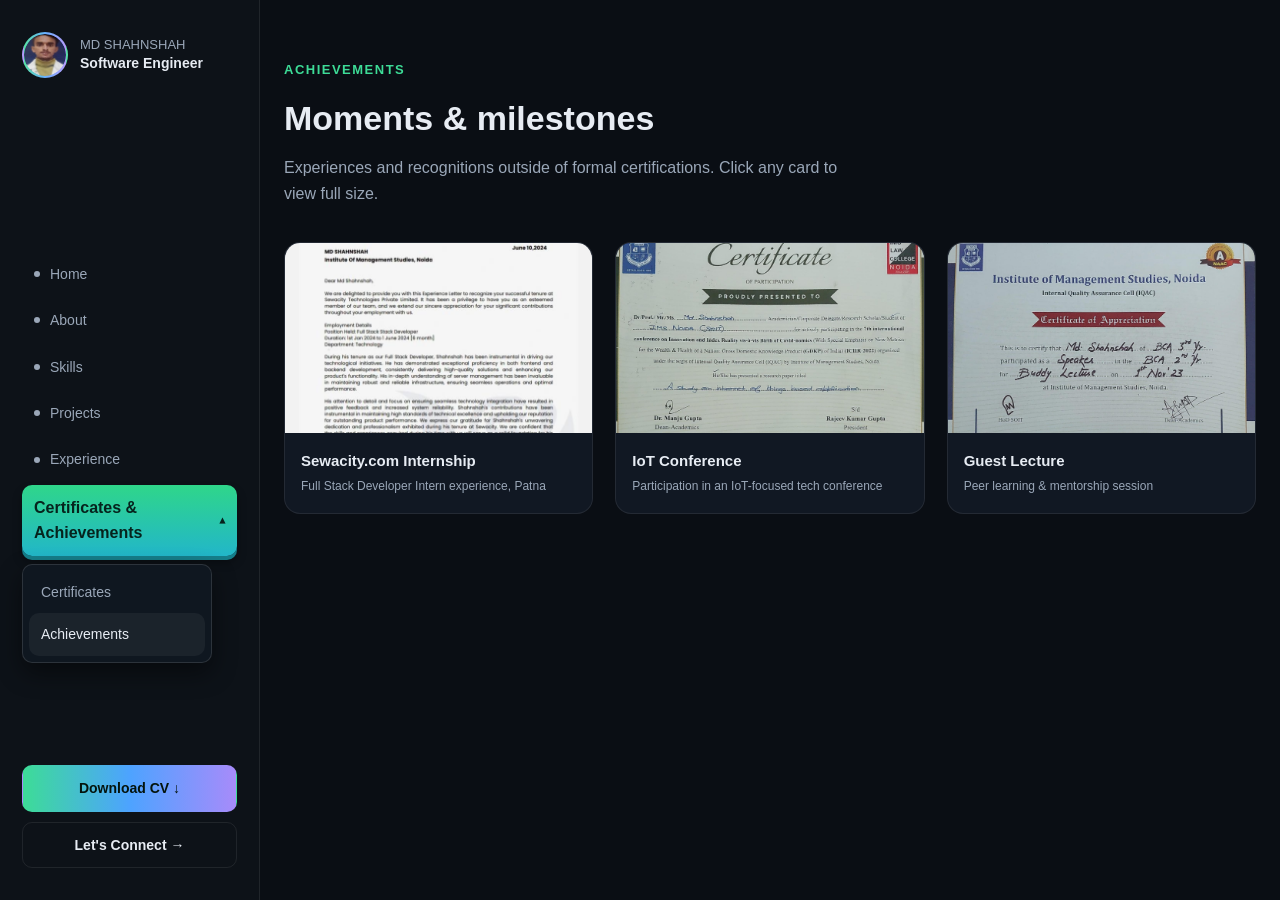
==== commit 6ec5d106: "Update achievements.html" ====
--- a/achievements.html
+++ b/achievements.html
@@ -5,93 +5,145 @@
 <meta name="viewport" content="width=device-width, initial-scale=1.0">
 <title>Achievements — MD Shahnshah</title>
 <link rel="stylesheet" href="css/style.css">
+<style>
+.side .brand .mark.profile-avatar{
+  width:46px; height:46px; border-radius:50%; overflow:hidden; padding:0;
+  display:flex; align-items:center; justify-content:center; flex-shrink:0;
+  border:2px solid rgba(255,255,255,.15);
+}
+.side .brand .mark.profile-avatar img{ width:100%; height:100%; object-fit:cover; border-radius:50%; display:block; }
+
+.nav-combo{ position:relative; }
+.nav-combo-btn{ display:inline-flex; align-items:center; gap:6px; cursor:pointer; user-select:none; }
+.topbar .nav-combo-btn{
+  background:linear-gradient(180deg,#2fd68a,#22b6c9); color:#06231d; font-weight:700;
+  padding:8px 14px; border-radius:10px;
+  box-shadow:0 4px 0 #157e8a, 0 8px 14px rgba(0,0,0,.35);
+  transform:translateY(0); transition:transform .12s ease, box-shadow .12s ease;
+}
+.topbar .nav-combo-btn:hover{ transform:translateY(-2px); box-shadow:0 6px 0 #157e8a, 0 10px 16px rgba(0,0,0,.4); }
+.topbar .nav-combo-btn:active{ transform:translateY(2px); box-shadow:0 2px 0 #157e8a, 0 4px 8px rgba(0,0,0,.3); }
+.side .nav-combo-btn{
+  width:100%; padding:10px 12px; border-radius:10px;
+  background:linear-gradient(180deg,#2fd68a,#22b6c9); color:#06231d; font-weight:700;
+  box-shadow:0 4px 0 #157e8a, 0 6px 10px rgba(0,0,0,.35);
+  transform:translateY(0); transition:transform .12s ease, box-shadow .12s ease;
+}
+.side .nav-combo-btn:hover{ transform:translateY(-2px); }
+.side .nav-combo-btn:active{ transform:translateY(2px); box-shadow:0 2px 0 #157e8a, 0 3px 6px rgba(0,0,0,.3); }
+.side .nav-combo-btn .dot{ display:none; }
+.nav-combo-caret{ font-size:11px; transition:transform .15s ease; }
+.nav-combo.open .nav-combo-caret{ transform:rotate(180deg); }
+.nav-combo-menu{
+  position:absolute; top:calc(100% + 8px); left:0; min-width:190px;
+  background:#0f1720; border:1px solid rgba(255,255,255,.12); border-radius:10px;
+  box-shadow:0 10px 24px rgba(0,0,0,.45); padding:6px; display:none; z-index:50;
+}
+.nav-combo.open .nav-combo-menu{ display:block; }
+.nav-combo-menu a{ display:block; padding:9px 10px; border-radius:7px; color:#e8f0ee; text-decoration:none; font-size:14px; }
+.nav-combo-menu a:hover{ background:rgba(255,255,255,.08); }
+</style>
 </head>
 <body>
-
 <div class="topbar">
-  <div class="brand"><div class="mark">MS</div></div>
-  <nav>
-    <a href="index.html#home">Home</a>
-    <a href="index.html#about">About</a>
-    <a href="index.html#skills">Skills</a>
-    <a href="index.html#projects">Projects</a>
-    <a href="index.html#experience">Experience</a>
+<div class="brand"><div class="mark">MS</div></div>
+<nav>
+<a href="index.html#home">Home</a>
+<a href="index.html#about">About</a>
+<a href="index.html#skills">Skills</a>
+<a href="index.html#projects">Projects</a>
+<a href="index.html#experience">Experience</a>
+<div class="nav-combo" id="navComboTop">
+  <span class="nav-combo-btn" id="navComboBtnTop">Certificates &amp; Achievements <span class="nav-combo-caret">▾</span></span>
+  <div class="nav-combo-menu">
     <a href="certificates.html">Certificates</a>
     <a href="achievements.html" class="active">Achievements</a>
-    <a href="index.html#contact">Contact</a>
-  </nav>
+  </div>
 </div>
-
+<a href="index.html#contact">Contact</a>
+</nav>
+</div>
 <div class="shell">
 <aside class="side">
-  <div class="brand">
-    <div class="mark">MS</div>
-    <div class="name">MD SHAHNSHAH<br><b>Software Engineer</b></div>
+<div class="brand">
+<div class="mark profile-avatar"><img src="assets/profile.jpg" alt="MD Shahnshah"></div>
+<div class="name">MD SHAHNSHAH<br><b>Software Engineer</b></div>
+</div>
+<nav>
+<ul>
+<li><a href="index.html#home"><span class="dot"></span> Home</a></li>
+<li><a href="index.html#about"><span class="dot"></span> About</a></li>
+<li><a href="index.html#skills"><span class="dot"></span> Skills</a></li>
+<li><a href="index.html#projects"><span class="dot"></span> Projects</a></li>
+<li><a href="index.html#experience"><span class="dot"></span> Experience</a></li>
+<li class="nav-combo open" id="navComboSide">
+  <span class="nav-combo-btn" id="navComboBtnSide">Certificates &amp; Achievements <span class="nav-combo-caret">▾</span></span>
+  <div class="nav-combo-menu">
+    <a href="certificates.html">Certificates</a>
+    <a href="achievements.html" class="active">Achievements</a>
   </div>
-  <nav>
-    <ul>
-      <li><a href="index.html#home"><span class="dot"></span> Home</a></li>
-      <li><a href="index.html#about"><span class="dot"></span> About</a></li>
-      <li><a href="index.html#skills"><span class="dot"></span> Skills</a></li>
-      <li><a href="index.html#projects"><span class="dot"></span> Projects</a></li>
-      <li><a href="index.html#experience"><span class="dot"></span> Experience</a></li>
-      <li><a href="certificates.html"><span class="dot"></span> Certificates</a></li>
-      <li><a href="achievements.html" class="active"><span class="dot"></span> Achievements</a></li>
-      <li><a href="index.html#contact"><span class="dot"></span> Contact</a></li>
-    </ul>
-  </nav>
-  <div class="cta">
-    <a href="assets/SHAHNSHAH-RESUME.pdf" download class="btn btn-primary">Download CV ↓</a>
-    <a href="index.html#contact" class="btn btn-ghost">Let's Connect →</a>
-  </div>
+</li>
+<li><a href="index.html#contact"><span class="dot"></span> Contact</a></li>
+</ul>
+</nav>
+<div class="cta">
+<a href="assets/SHAHNSHAH-RESUME.pdf" download class="btn btn-primary">Download CV ↓</a>
+<a href="index.html#contact" class="btn btn-ghost">Let's Connect →</a>
+</div>
 </aside>
-
 <main>
 <section id="achieve-page" style="padding-top:60px;">
-  <div class="wrap">
-    <div class="eyebrow reveal">Achievements</div>
-    <h2 class="sec-title reveal">Moments &amp; milestones</h2>
-    <p class="sec-sub reveal">Experiences and recognitions outside of formal certifications. Click any card to view full size.</p>
-
-    <div class="cert-grid reveal">
-      <div class="cert-card" data-img="sewacity-experience.jpg">
-        <img src="sewacity-experience.jpg" alt="Sewacity internship experience">
-        <div class="cert-info"><h3>Sewacity.com Internship</h3><p>Full Stack Developer Intern experience, Patna</p></div>
-      </div>
-      <div class="cert-card" data-img="iot-conference.jpg">
-        <img src="iot-conference.jpg" alt="IoT Conference">
-        <div class="cert-info"><h3>IoT Conference</h3><p>Participation in an IoT-focused tech conference</p></div>
-      </div>
-      <div class="cert-card" data-img="buddy-lecture.jpg">
-        <img src="buddy-lecture.jpg" alt="Guest lecture / Buddy program">
-        <div class="cert-info"><h3>Guest Lecture</h3><p>Peer learning &amp; mentorship session</p></div>
-      </div>
-    </div>
-  </div>
+<div class="wrap">
+<div class="eyebrow reveal">Achievements</div>
+<h2 class="sec-title reveal">Moments &amp; milestones</h2>
+<p class="sec-sub reveal">Experiences and recognitions outside of formal certifications. Click any card to view full size.</p>
+<div class="cert-grid reveal">
+<div class="cert-card" data-img="sewacity-experience.jpg">
+<img src="sewacity-experience.jpg" alt="Sewacity internship experience">
+<div class="cert-info"><h3>Sewacity.com Internship</h3><p>Full Stack Developer Intern experience, Patna</p></div>
+</div>
+<div class="cert-card" data-img="iot-conference.jpg">
+<img src="iot-conference.jpg" alt="IoT Conference">
+<div class="cert-info"><h3>IoT Conference</h3><p>Participation in an IoT-focused tech conference</p></div>
+</div>
+<div class="cert-card" data-img="buddy-lecture.jpg">
+<img src="buddy-lecture.jpg" alt="Guest lecture / Buddy program">
+<div class="cert-info"><h3>Guest Lecture</h3><p>Peer learning &amp; mentorship session</p></div>
+</div>
+</div>
+</div>
 </section>
 </main>
 </div>
-
 <!-- Lightbox -->
 <div class="lightbox" id="lightbox">
-  <span class="lightbox-close" id="lightboxClose">✕</span>
-  <img id="lightboxImg" src="" alt="Achievement full view">
+<span class="lightbox-close" id="lightboxClose">✕</span>
+<img id="lightboxImg" src="" alt="Achievement full view">
 </div>
-
 <script src="js/main.js"></script>
 <script>
-  const certCards = document.querySelectorAll('.cert-card');
-  const lightbox = document.getElementById('lightbox');
-  const lightboxImg = document.getElementById('lightboxImg');
-  const lightboxClose = document.getElementById('lightboxClose');
-  certCards.forEach(card => {
-    card.addEventListener('click', () => {
-      lightboxImg.src = card.getAttribute('data-img');
-      lightbox.classList.add('open');
-    });
-  });
-  lightboxClose.addEventListener('click', () => lightbox.classList.remove('open'));
-  lightbox.addEventListener('click', (e) => { if (e.target === lightbox) lightbox.classList.remove('open'); });
+const certCards = document.querySelectorAll('.cert-card');
+const lightbox = document.getElementById('lightbox');
+const lightboxImg = document.getElementById('lightboxImg');
+const lightboxClose = document.getElementById('lightboxClose');
+certCards.forEach(card => {
+card.addEventListener('click', () => {
+lightboxImg.src = card.getAttribute('data-img');
+lightbox.classList.add('open');
+});
+});
+lightboxClose.addEventListener('click', () => lightbox.classList.remove('open'));
+lightbox.addEventListener('click', (e) => { if (e.target === lightbox) lightbox.classList.remove('open'); });
+
+function setupNavCombo(wrapId, btnId){
+  var wrap = document.getElementById(wrapId);
+  var btn = document.getElementById(btnId);
+  if(!wrap || !btn) return;
+  btn.addEventListener('click', function(e){ e.stopPropagation(); wrap.classList.toggle('open'); });
+  document.addEventListener('click', function(){ wrap.classList.remove('open'); });
+}
+setupNavCombo('navComboTop', 'navComboBtnTop');
+setupNavCombo('navComboSide', 'navComboBtnSide');
 </script>
 </body>
 </html>
--- a/css/style.css
+++ b/css/style.css
@@ -1,387 +1,350 @@
-/* ========================================================
-   MD Shahnshah — Portfolio design system
-   Palette: near-black base, acid-green + violet dual accent
-   Type: Space Grotesk (display) / Inter (body) / JetBrains Mono (code)
-   ======================================================== */
-
-@import url('https://fonts.googleapis.com/css2?family=Space+Grotesk:wght@500;600;700&family=Inter:wght@400;500;600&family=JetBrains+Mono:wght@400;500&display=swap');
+/* ============ RESET & BASE ============ */
+* { margin:0; padding:0; box-sizing:border-box; }
 
 :root{
-  --bg:            #07090a;
-  --bg-alt:        #0c1210;
-  --surface:       rgba(255,255,255,0.035);
-  --surface-strong:rgba(255,255,255,0.06);
-  --border:        rgba(255,255,255,0.09);
-  --border-hi:     rgba(255,255,255,0.18);
-
-  --green:         #34e07a;
-  --green-dim:     #1c8a4b;
-  --violet:        #9b6bff;
-  --violet-dim:    #6a45c9;
-  --blue:          #4fa3ff;
-
-  --text:          #edf3ef;
-  --text-dim:      #9fb3ac;
-  --text-faint:    #5f7570;
-
-  --radius-lg: 22px;
-  --radius-md: 14px;
-  --radius-sm: 8px;
-
-  --ease: cubic-bezier(.16,.8,.24,1);
-}
-
-*{ box-sizing: border-box; }
-html{ scroll-behavior: smooth; }
+  --bg:#0a0e14;
+  --bg-soft:#0d1218;
+  --card:#111823;
+  --border:rgba(255,255,255,.08);
+  --text:#e7ecf3;
+  --muted:#9aa7b8;
+  --green:#3ddc97;
+  --blue:#4da3ff;
+  --purple:#a78bfa;
+  --grad: linear-gradient(90deg, var(--green), var(--blue), var(--purple));
+  --radius:16px;
+}
+
+html{ scroll-behavior:smooth; }
 
 body{
-  margin:0;
-  background: var(--bg);
-  color: var(--text);
-  font-family: 'Inter', sans-serif;
-  -webkit-font-smoothing: antialiased;
-  overflow-x: hidden;
-}
-
-body::before{
-  /* ambient grid + glow atmosphere, fixed behind everything */
-  content:"";
-  position: fixed; inset:0;
-  z-index:-2;
-  background:
-    radial-gradient(60vw 60vw at 85% -5%, rgba(155,107,255,0.16), transparent 60%),
-    radial-gradient(50vw 50vw at 8% 15%, rgba(52,224,122,0.12), transparent 60%),
-    linear-gradient(var(--bg), var(--bg));
-}
-body::after{
-  content:"";
-  position: fixed; inset:0;
-  z-index:-1;
-  background-image:
-    linear-gradient(rgba(255,255,255,0.025) 1px, transparent 1px),
-    linear-gradient(90deg, rgba(255,255,255,0.025) 1px, transparent 1px);
-  background-size: 42px 42px;
-  mask-image: radial-gradient(80% 60% at 50% 0%, #000 40%, transparent 100%);
-}
-
-h1,h2,h3,h4{
-  font-family:'Space Grotesk', sans-serif;
-  margin:0;
-  letter-spacing:-0.02em;
-}
+  background:var(--bg);
+  color:var(--text);
+  font-family:'Segoe UI', Roboto, -apple-system, sans-serif;
+  line-height:1.6;
+  overflow-x:hidden;
+}
+
+.mono{ font-family:'Courier New', monospace; letter-spacing:.5px; }
 
 a{ color:inherit; text-decoration:none; }
-ul{ list-style:none; margin:0; padding:0; }
+
+.wrap{ max-width:1180px; margin:0 auto; padding:0 24px; }
+
 img{ max-width:100%; display:block; }
 
-.mono{ font-family:'JetBrains Mono', monospace; }
-.accent{ color: var(--green); }
-
-.wrap{
-  max-width: 1240px;
-  margin:0 auto;
-  padding: 0 32px;
-}
-
-/* ---------- layout shell: sidebar + main ---------- */
-.shell{
-  display:grid;
-  grid-template-columns: 240px 1fr;
-  min-height:100vh;
-}
+/* ============ TOPBAR (mobile) ============ */
+.topbar{
+  display:none;
+  position:sticky; top:0; z-index:50;
+  background:rgba(10,14,20,.9);
+  backdrop-filter:blur(10px);
+  border-bottom:1px solid var(--border);
+  padding:14px 20px;
+  align-items:center;
+  justify-content:space-between;
+}
+.topbar nav{ display:flex; gap:16px; overflow-x:auto; }
+.topbar nav a{ font-size:13px; color:var(--muted); white-space:nowrap; }
+.topbar .brand .mark{
+  width:36px;height:36px;border-radius:10px;
+  background:var(--grad);
+  display:flex;align-items:center;justify-content:center;
+  font-weight:800; color:#04140d;
+}
+
+/* ============ LAYOUT SHELL ============ */
+.shell{ display:flex; min-height:100vh; }
 
 .side{
+  width:260px; flex-shrink:0;
+  background:var(--bg-soft);
+  border-right:1px solid var(--border);
+  padding:32px 22px;
   position:sticky; top:0; height:100vh;
-  border-right:1px solid var(--border);
-  padding: 32px 22px;
-  display:flex; flex-direction:column; gap:36px;
-  background: linear-gradient(180deg, rgba(255,255,255,0.02), transparent 20%);
-}
-
-.brand{
-  display:flex; align-items:center; gap:10px;
-}
-.brand .mark{
-  width:38px; height:38px; border-radius:10px;
-  display:flex; align-items:center; justify-content:center;
-  font-family:'Space Grotesk'; font-weight:700; font-size:14px;
-  background: linear-gradient(145deg, var(--green), var(--violet));
-  color:#06120c;
-  box-shadow: 0 0 22px rgba(52,224,122,0.35);
-}
-.brand .name{ font-size:12px; color:var(--text-dim); line-height:1.3; }
-.brand .name b{ display:block; color:var(--text); font-family:'Space Grotesk'; font-size:14px; letter-spacing:0.01em; }
-
-.side nav ul{ display:flex; flex-direction:column; gap:4px; }
+  display:flex; flex-direction:column; justify-content:space-between;
+}
+.side .brand{ display:flex; align-items:center; gap:12px; margin-bottom:36px; }
+.side .brand .mark{
+  width:46px;height:46px;border-radius:12px;
+  background:var(--grad);
+  display:flex;align-items:center;justify-content:center;
+  font-weight:800; color:#04140d; font-size:15px;
+}
+.side .name{ font-size:13px; color:var(--muted); line-height:1.4; }
+.side .name b{ color:var(--text); font-size:14px; }
+
+.side nav ul{ list-style:none; display:flex; flex-direction:column; gap:4px; }
 .side nav a{
   display:flex; align-items:center; gap:10px;
-  padding:10px 12px; border-radius: var(--radius-sm);
-  color: var(--text-dim); font-size:14px; font-weight:500;
-  border:1px solid transparent;
-  transition: all .25s var(--ease);
-}
-.side nav a .dot{
-  width:6px; height:6px; border-radius:50%; background: var(--text-faint);
-  transition: all .25s var(--ease);
-}
-.side nav a:hover, .side nav a.active{
-  color: var(--text);
-  background: var(--surface);
-  border-color: var(--border);
-}
-.side nav a.active .dot{ background: var(--green); box-shadow: 0 0 8px var(--green); }
-
-.side .cta{
-  margin-top:auto;
-  display:flex; flex-direction:column; gap:10px;
-}
+  padding:10px 12px; border-radius:10px;
+  color:var(--muted); font-size:14px;
+  transition:.2s;
+}
+.side nav a .dot{ width:6px;height:6px;border-radius:50%; background:var(--muted); transition:.2s; }
+.side nav a:hover, .side nav a.active{ color:var(--text); background:rgba(255,255,255,.05); }
+.side nav a:hover .dot, .side nav a.active .dot{ background:var(--green); box-shadow:0 0 8px var(--green); }
+
+.cta{ display:flex; flex-direction:column; gap:10px; margin-top:24px; }
 .btn{
-  display:inline-flex; align-items:center; justify-content:center; gap:8px;
-  padding: 12px 18px; border-radius: 999px;
-  font-size:13.5px; font-weight:600; font-family:'Space Grotesk';
-  cursor:pointer; border:1px solid var(--border-hi);
-  transition: transform .2s var(--ease), box-shadow .2s var(--ease), background .2s;
-}
-.btn-primary{
-  background: linear-gradient(120deg, var(--green), #6be3a1);
-  color:#06180e; border:none;
-  box-shadow: 0 6px 24px -6px rgba(52,224,122,0.55);
-}
-.btn-primary:hover{ transform: translateY(-2px); box-shadow: 0 10px 30px -6px rgba(52,224,122,0.7); }
-.btn-ghost{ background: var(--surface); color:var(--text); }
-.btn-ghost:hover{ background: var(--surface-strong); transform: translateY(-2px); }
-
-.social-row{ display:flex; gap:8px; }
+  display:inline-flex; align-items:center; justify-content:center; gap:6px;
+  padding:11px 18px; border-radius:10px;
+  font-weight:600; font-size:14px;
+  border:1px solid transparent; cursor:pointer; transition:.25s;
+}
+.btn-primary{ background:var(--grad); color:#04140d; }
+.btn-primary:hover{ transform:translateY(-2px); box-shadow:0 8px 24px rgba(61,220,151,.25); }
+.btn-ghost{ border-color:var(--border); color:var(--text); }
+.btn-ghost:hover{ background:rgba(255,255,255,.06); }
+
+.social-row{ display:flex; gap:10px; margin-top:14px; }
 .social-row a{
-  width:34px; height:34px; border-radius:10px;
+  width:38px;height:38px; border-radius:10px;
+  background:rgba(255,255,255,.05); border:1px solid var(--border);
   display:flex; align-items:center; justify-content:center;
-  background: var(--surface); border:1px solid var(--border);
-  font-size:14px;
-  transition: all .2s var(--ease);
-}
-.social-row a:hover{ border-color: var(--green); color:var(--green); transform: translateY(-2px); }
-
-/* mobile top bar */
-.topbar{ display:none; }
-
-main{ min-width:0; }
-
-/* ---------- section scaffolding ---------- */
-section{ padding: 110px 0 20px; }
-.eyebrow{
-  font-family:'JetBrains Mono'; font-size:12px; color: var(--green);
-  display:flex; align-items:center; gap:10px; margin-bottom:14px;
-  text-transform:uppercase; letter-spacing:.12em;
-}
-.eyebrow::before{ content:""; width:22px; height:1px; background: var(--green); }
-.sec-title{ font-size: clamp(28px,3.2vw,40px); margin-bottom:14px; }
-.sec-sub{ color: var(--text-dim); max-width:560px; line-height:1.6; margin-bottom:48px; }
-
-.reveal{ opacity:0; transform: translateY(28px); transition: opacity .7s var(--ease), transform .7s var(--ease); }
-.reveal.in{ opacity:1; transform: translateY(0); }
-
-/* ---------- HERO ---------- */
-.hero{ padding-top: 70px; position:relative; }
-.hero-grid{
-  display:grid; grid-template-columns: 1.05fr 0.95fr;
-  gap: 40px; align-items:center;
-}
-.hero .kicker{
-  font-family:'JetBrains Mono'; color: var(--text-dim); font-size:14px; margin-bottom:10px;
-}
-.hero h1{
-  font-size: clamp(34px, 4.6vw, 58px); line-height:1.05; margin-bottom:18px;
-}
-.hero h1 span{
-  background: linear-gradient(120deg, var(--green), var(--blue) 60%, var(--violet));
-  -webkit-background-clip:text; background-clip:text; color:transparent;
-}
-.hero p.lede{ color:var(--text-dim); font-size:16.5px; line-height:1.7; max-width:480px; margin-bottom:28px; }
-.hero .actions{ display:flex; gap:14px; margin-bottom:30px; }
-.hero .stats-row{ display:flex; gap:28px; }
-.hero .stats-row div b{ display:block; font-family:'Space Grotesk'; font-size:22px; color:var(--green); }
-.hero .stats-row div span{ font-size:12.5px; color: var(--text-faint); }
-
-/* 3D tilt profile card */
-.tilt-stage{ perspective: 1400px; }
+  transition:.3s;
+}
+.social-row svg{ width:18px;height:18px; fill:var(--muted); transition:.3s; }
+.social-row a:hover{ transform:translateY(-3px) rotateY(20deg) scale(1.08); background:rgba(255,255,255,.1); box-shadow:0 8px 18px rgba(0,0,0,.4); }
+.social-row a:hover svg{ fill:var(--green); }
+.social-row a.whatsapp:hover svg{ fill:#25D366; }
+
+main{ flex:1; min-width:0; perspective:1600px; }
+
+/* ============ REVEAL ANIMATION ============ */
+.reveal{ opacity:0; transform:translateY(24px); transition:opacity .7s ease, transform .7s ease; }
+.reveal.in{ opacity:1; transform:translateY(0); }
+
+/* ============ HERO ============ */
+.hero{ position:relative; padding:90px 0 60px; overflow:hidden; }
+.hero-bg{
+  position:absolute; inset:-10%;
+  background:
+    radial-gradient(circle at 20% 20%, rgba(61,220,151,.10), transparent 40%),
+    radial-gradient(circle at 80% 30%, rgba(77,163,255,.10), transparent 45%),
+    radial-gradient(circle at 50% 90%, rgba(167,139,250,.08), transparent 45%);
+  z-index:-1;
+  will-change:transform;
+  transition:transform .1s linear;
+}
+.hero-bg-2{ opacity:.6; }
+
+.hero-grid{ display:grid; grid-template-columns:1.15fr 1fr; gap:50px; align-items:center; }
+
+.kicker{ color:var(--green); font-size:14px; margin-bottom:14px; }
+h1{ font-size:56px; line-height:1.05; font-weight:800; margin-bottom:14px; }
+h1 span{ background:var(--grad); -webkit-background-clip:text; background-clip:text; color:transparent; }
+
+.role-line{ font-size:16px; color:var(--muted); margin-bottom:12px; }
+.role-line .pipe{ opacity:.35; margin:0 6px; }
+
+.tag{
+  display:inline-block; font-size:12px; padding:5px 12px; border-radius:20px;
+  background:rgba(61,220,151,.1); border:1px solid rgba(61,220,151,.3); color:var(--green);
+  margin-bottom:18px;
+}
+
+.lede{ color:var(--muted); font-size:16px; max-width:520px; margin-bottom:26px; }
+.actions{ display:flex; gap:14px; margin-bottom:36px; flex-wrap:wrap; }
+
+.stats-row{ display:flex; gap:36px; }
+.stats-row b{ display:block; font-size:24px; }
+.stats-row span{ font-size:12px; color:var(--muted); }
+
+/* --- tilt / 3D card --- */
+.tilt-stage{ display:flex; justify-content:center; }
 .tilt-card{
-  position:relative;
-  border-radius: var(--radius-lg);
-  background: linear-gradient(160deg, rgba(255,255,255,0.05), rgba(255,255,255,0.015));
-  border: 1px solid var(--border-hi);
-  padding: 22px;
-  transform-style: preserve-3d;
-  transition: transform .35s var(--ease), box-shadow .35s var(--ease);
-  box-shadow: 0 30px 60px -20px rgba(0,0,0,0.65);
-  will-change: transform;
-}
-.tilt-card::before{
-  content:"";
-  position:absolute; inset:-1px; border-radius: inherit; padding:1px;
-  background: conic-gradient(from 180deg, var(--green), var(--blue), var(--violet), var(--green));
-  -webkit-mask: linear-gradient(#000 0 0) content-box, linear-gradient(#000 0 0);
-  -webkit-mask-composite: xor; mask-composite: exclude;
-  opacity:.5;
-}
-.tilt-card .photo-frame{
-  position:relative; border-radius: var(--radius-md); overflow:hidden;
-  aspect-ratio: 4/3.6;
-  transform: translateZ(40px);
-}
-.tilt-card .photo-frame img{
-  width:100%; height:100%; object-fit:cover; object-position: top center;
-  filter: saturate(1.05) contrast(1.03);
-}
-.tilt-card .photo-frame .scan{
-  position:absolute; inset:0;
-  background: linear-gradient(180deg, transparent 60%, rgba(6,18,12,0.55));
-}
-.tilt-card .badge{
-  position:absolute; top:14px; left:14px; transform: translateZ(70px);
-  background: rgba(6,14,10,0.7); backdrop-filter: blur(6px);
-  border:1px solid var(--border-hi); border-radius:999px;
-  padding:6px 12px; font-family:'JetBrains Mono'; font-size:11.5px;
-  display:flex; align-items:center; gap:6px;
-}
-.tilt-card .badge .pulse{
-  width:6px; height:6px; border-radius:50%; background: var(--green);
-  box-shadow:0 0 8px var(--green);
-  animation: pulse 1.6s infinite;
-}
-@keyframes pulse{ 0%,100%{opacity:1;} 50%{opacity:.35;} }
-
-.tilt-card .float-chip{
-  position:absolute; transform: translateZ(60px);
-  background: rgba(10,16,13,0.75); backdrop-filter: blur(8px);
-  border:1px solid var(--border-hi); border-radius: var(--radius-sm);
-  padding:8px 12px; font-family:'JetBrains Mono'; font-size:11.5px; color: var(--text-dim);
-  box-shadow: 0 12px 30px -10px rgba(0,0,0,0.6);
-}
-.chip-1{ bottom:16px; left:16px; animation: float 5s ease-in-out infinite; }
-.chip-2{ top:16px; right:16px; animation: float 6s ease-in-out infinite 1s; color: var(--green); }
-@keyframes float{ 0%,100%{ transform: translateZ(60px) translateY(0);} 50%{ transform: translateZ(60px) translateY(-8px);} }
-
-/* ---------- about ---------- */
-.about-grid{ display:grid; grid-template-columns: 1fr 1fr; gap:28px; }
+  position:relative; width:100%; max-width:380px;
+  background:var(--card); border:1px solid var(--border); border-radius:22px;
+  padding:18px;
+  transform-style:preserve-3d;
+  transition:transform .15s ease-out, box-shadow .3s;
+  box-shadow:0 30px 60px -20px rgba(0,0,0,.6);
+}
+.tilt-card:hover{ box-shadow:0 40px 80px -20px rgba(61,220,151,.15); }
+
+.badge{
+  position:absolute; top:-14px; left:16px; z-index:2;
+  display:flex; align-items:center; gap:8px;
+  background:#0c1420; border:1px solid var(--border);
+  padding:7px 14px; border-radius:20px; font-size:12px;
+}
+.pulse{ width:8px;height:8px;border-radius:50%; background:var(--green); box-shadow:0 0 0 0 rgba(61,220,151,.7); animation:pulse 1.8s infinite; }
+@keyframes pulse{
+  0%{ box-shadow:0 0 0 0 rgba(61,220,151,.6); }
+  70%{ box-shadow:0 0 0 10px rgba(61,220,151,0); }
+  100%{ box-shadow:0 0 0 0 rgba(61,220,151,0); }
+}
+
+.photo-frame{ position:relative; border-radius:16px; overflow:hidden; }
+.photo-frame img{ width:100%; height:340px; object-fit:cover; }
+.scan{
+  position:absolute; left:0; right:0; height:2px;
+  background:linear-gradient(90deg, transparent, var(--green), transparent);
+  animation:scan 3s linear infinite;
+}
+@keyframes scan{ 0%{ top:0; } 100%{ top:100%; } }
+
+.float-chip{
+  position:absolute; background:#0c1420; border:1px solid var(--border);
+  padding:8px 12px; border-radius:10px; font-size:12px; font-family:'Courier New',monospace;
+  box-shadow:0 12px 24px rgba(0,0,0,.5);
+}
+.chip-1{ bottom:-14px; left:-10px; color:var(--blue); }
+.chip-2{ top:14px; right:-10px; color:var(--green); }
+
+/* ============ SECTIONS ============ */
+section{ padding:70px 0; position:relative; }
+.eyebrow{ color:var(--green); font-size:13px; font-weight:700; letter-spacing:1.5px; text-transform:uppercase; margin-bottom:10px; }
+.sec-title{ font-size:34px; font-weight:800; margin-bottom:10px; }
+.sec-sub{ color:var(--muted); max-width:560px; margin-bottom:36px; }
+
 .card{
-  background: var(--surface); border:1px solid var(--border);
-  border-radius: var(--radius-md); padding:26px;
-  transition: transform .3s var(--ease), border-color .3s;
-}
-.card:hover{ border-color: var(--border-hi); transform: translateY(-4px); }
-.about-text{ color: var(--text-dim); line-height:1.75; font-size:15px; }
-.about-text b{ color:var(--text); font-weight:600; }
-.fact-list{ display:grid; grid-template-columns: 1fr 1fr; gap:14px; margin-top:20px; }
-.fact-list li{ font-size:13.5px; color: var(--text-dim); }
-.fact-list li b{ display:block; color:var(--text); font-family:'Space Grotesk'; font-size:14px; }
-
-/* ---------- skills ---------- */
-.skills-grid{ display:grid; grid-template-columns: repeat(2,1fr); gap:16px; }
-.skill{
-  background: var(--surface); border:1px solid var(--border); border-radius: var(--radius-md);
-  padding:18px 20px;
-}
-.skill-top{ display:flex; justify-content:space-between; font-family:'Space Grotesk'; font-size:14px; margin-bottom:10px; }
-.skill-top span:last-child{ color: var(--green); font-family:'JetBrains Mono'; font-size:13px; }
-.bar{ height:6px; border-radius:999px; background: rgba(255,255,255,0.06); overflow:hidden; }
-.bar i{
-  display:block; height:100%; border-radius:999px;
-  background: linear-gradient(90deg, var(--green), var(--blue));
-  width:0%; transition: width 1.1s var(--ease);
-}
-
-/* ---------- projects ---------- */
-.project-grid{ display:grid; grid-template-columns: repeat(3,1fr); gap:20px; }
+  background:var(--card); border:1px solid var(--border); border-radius:var(--radius);
+  padding:28px;
+}
+
+/* ============ ABOUT ============ */
+.about-grid{ display:grid; grid-template-columns:1.4fr 1fr; gap:24px; align-items:start; }
+.about-text p{ color:#c7cfdb; margin-bottom:14px; }
+.about-text p:last-child{ margin-bottom:0; }
+
+.bio-collapsed{ position:relative; max-height:145px; overflow:hidden; transition:max-height .5s ease; }
+.bio-collapsed.expanded{ max-height:2200px; }
+.bio-collapsed::after{
+  content:''; position:absolute; left:0; right:0; bottom:0; height:60px;
+  background:linear-gradient(to bottom, transparent, var(--card));
+  transition:opacity .3s;
+}
+.bio-collapsed.expanded::after{ opacity:0; }
+
+.read-more-btn{
+  background:none; border:1px solid var(--border); color:var(--green);
+  font-size:13px; font-weight:600; padding:8px 16px; border-radius:20px;
+  cursor:pointer; margin:14px 0 20px; transition:.2s;
+}
+.read-more-btn:hover{ background:rgba(61,220,151,.08); border-color:var(--green); }
+
+.fact-list{ list-style:none; display:grid; grid-template-columns:1fr 1fr; gap:16px; margin-top:14px; padding-top:14px; border-top:1px solid var(--border); }
+.fact-list li{ display:flex; flex-direction:column; font-size:13px; color:var(--muted); }
+.fact-list b{ color:var(--text); font-size:14px; margin-bottom:2px; }
+
+/* ============ SKILLS (3D flip) ============ */
+.skills-grid-3d{ display:grid; grid-template-columns:repeat(3,1fr); gap:20px; }
+.skill-3d{ perspective:1000px; height:150px; }
+.skill-3d-inner{
+  position:relative; width:100%; height:100%;
+  transform-style:preserve-3d; transition:transform .6s;
+  border-radius:16px;
+}
+.skill-3d:hover .skill-3d-inner{ transform:rotateY(180deg); }
+.skill-3d-front, .skill-3d-back{
+  position:absolute; inset:0; backface-visibility:hidden;
+  border-radius:16px; border:1px solid var(--border);
+  display:flex; flex-direction:column; align-items:center; justify-content:center; gap:8px;
+  padding:16px; text-align:center;
+}
+.skill-3d-front{ background:var(--card); font-weight:700; font-size:16px; }
+.skill-icon{ font-size:28px; }
+.skill-3d-back{
+  background:linear-gradient(135deg, rgba(61,220,151,.12), rgba(77,163,255,.10));
+  transform:rotateY(180deg);
+}
+.skill-3d-back b{ font-size:20px; }
+.skill-3d-back p{ font-size:11px; color:var(--muted); }
+.bar{ width:100%; height:6px; background:rgba(255,255,255,.08); border-radius:6px; overflow:hidden; }
+.bar i{ display:block; height:100%; width:0; background:var(--grad); border-radius:6px; transition:width 1.2s ease; }
+
+/* ============ PROJECTS ============ */
+.project-grid{ display:grid; grid-template-columns:repeat(2,1fr); gap:22px; }
 .project-card{
-  background: var(--surface); border:1px solid var(--border); border-radius: var(--radius-md);
-  overflow:hidden; transform-style:preserve-3d; transition: transform .35s var(--ease), border-color .3s;
-}
-.project-card:hover{ border-color: var(--border-hi); }
+  background:var(--card); border:1px solid var(--border); border-radius:var(--radius);
+  overflow:hidden; display:block; transition:.3s;
+}
+.project-card:hover{ transform:translateY(-6px); border-color:rgba(61,220,151,.4); box-shadow:0 20px 40px -18px rgba(0,0,0,.6); }
 .project-thumb{
-  height:150px; position:relative;
-  background: radial-gradient(120% 140% at 20% -10%, rgba(52,224,122,0.22), transparent 55%),
-              radial-gradient(120% 140% at 90% 110%, rgba(155,107,255,0.22), transparent 55%),
-              var(--bg-alt);
+  height:150px; display:flex; align-items:center; justify-content:center;
+  background:linear-gradient(135deg, rgba(61,220,151,.12), rgba(77,163,255,.10));
+}
+.project-thumb-icon{ font-size:44px; }
+.project-thumb-img{ height:220px; padding:0; overflow:hidden; }
+.project-thumb-img img{ width:100%; height:100%; object-fit:cover; object-position:top; }
+.project-body{ padding:22px; }
+.project-body h3{ font-size:18px; margin-bottom:8px; }
+.project-body p{ color:var(--muted); font-size:14px; margin-bottom:14px; }
+.tag-row{ display:flex; flex-wrap:wrap; gap:8px; }
+.tag-row .tag{ margin:0; }
+.feature-list{ list-style:none; margin-bottom:14px; }
+.feature-list li{ color:#c7cfdb; font-size:13px; padding-left:18px; position:relative; margin-bottom:6px; }
+.feature-list li::before{ content:'✓'; position:absolute; left:0; color:var(--green); font-weight:700; }
+.project-card-featured{ grid-column:1 / -1; display:grid; grid-template-columns:1fr 1.3fr; }
+.project-card-featured .project-thumb-img{ height:100%; }
+
+/* ============ EXPERIENCE ============ */
+.timeline{ position:relative; padding-left:26px; }
+.timeline::before{ content:''; position:absolute; left:6px; top:6px; bottom:6px; width:2px; background:var(--border); }
+.tl-item{ position:relative; margin-bottom:34px; }
+.tl-item::before{ content:''; position:absolute; left:-26px; top:4px; width:12px; height:12px; border-radius:50%; background:var(--grad); }
+.tl-item .role{ font-weight:700; font-size:17px; }
+.tl-item .org{ color:var(--green); font-size:13px; margin:4px 0 10px; }
+.tl-item p{ color:var(--muted); font-size:14px; max-width:640px; }
+
+/* ============ CONTACT ============ */
+.contact-card{
+  background:var(--card); border:1px solid var(--border); border-radius:20px;
+  padding:44px; display:flex; align-items:center; justify-content:space-between; gap:24px; flex-wrap:wrap;
+}
+.contact-card h2{ font-size:26px; margin-bottom:8px; }
+.contact-card p{ color:var(--muted); max-width:420px; }
+
+footer{ display:flex; justify-content:space-between; padding:30px 24px 50px; color:var(--muted); font-size:13px; flex-wrap:wrap; gap:8px; }
+
+/* ============ CERTIFICATES / ACHIEVEMENTS ============ */
+.cert-grid{ display:grid; grid-template-columns:repeat(3,1fr); gap:22px; }
+.cert-card{
+  background:var(--card); border:1px solid var(--border); border-radius:var(--radius);
+  overflow:hidden; cursor:pointer; transition:.3s;
+}
+.cert-card:hover{ transform:translateY(-6px) scale(1.01); border-color:rgba(61,220,151,.4); box-shadow:0 20px 40px -18px rgba(0,0,0,.6); }
+.cert-card img{ width:100%; height:190px; object-fit:cover; }
+.cert-info{ padding:16px; }
+.cert-info h3{ font-size:15px; margin-bottom:4px; }
+.cert-info p{ font-size:12px; color:var(--muted); }
+
+.lightbox{
+  position:fixed; inset:0; z-index:200;
+  background:rgba(6,9,14,.92); backdrop-filter:blur(6px);
   display:flex; align-items:center; justify-content:center;
-  font-family:'Space Grotesk'; font-weight:700; font-size:26px; color: rgba(255,255,255,0.14);
-  border-bottom:1px solid var(--border);
-}
-.project-body{ padding:18px 20px; }
-.project-body h3{ font-size:17px; margin-bottom:6px; }
-.project-body p{ color: var(--text-dim); font-size:13.5px; line-height:1.6; margin:0 0 14px; }
-.tag-row{ display:flex; gap:6px; flex-wrap:wrap; }
-.tag{
-  font-family:'JetBrains Mono'; font-size:11px; padding:4px 9px; border-radius:999px;
-  background: rgba(255,255,255,0.05); border:1px solid var(--border); color: var(--text-dim);
-}
-
-/* ---------- experience (timeline) ---------- */
-.timeline{ position:relative; padding-left:26px; border-left:1px solid var(--border); display:flex; flex-direction:column; gap:34px; }
-.tl-item{ position:relative; }
-.tl-item::before{
-  content:""; position:absolute; left:-31px; top:4px; width:11px; height:11px; border-radius:50%;
-  background: var(--bg); border:2px solid var(--green); box-shadow:0 0 10px rgba(52,224,122,0.6);
-}
-.tl-item .role{ font-family:'Space Grotesk'; font-size:17px; }
-.tl-item .org{ color: var(--green); font-size:13.5px; margin:4px 0 8px; font-family:'JetBrains Mono'; }
-.tl-item p{ color:var(--text-dim); font-size:14px; line-height:1.7; max-width:600px; }
-
-/* ---------- contact ---------- */
-.contact-card{
-  background: linear-gradient(150deg, rgba(52,224,122,0.08), rgba(155,107,255,0.08));
-  border:1px solid var(--border-hi); border-radius: var(--radius-lg);
-  padding: 46px; display:flex; align-items:center; justify-content:space-between; gap:30px;
-}
-.contact-card h2{ font-size:28px; margin-bottom:10px; }
-.contact-card p{ color: var(--text-dim); max-width:420px; line-height:1.6; }
-
-footer{ padding:40px 0 60px; color: var(--text-faint); font-size:12.5px; display:flex; justify-content:space-between; }
-
-/* ---------- inner pages (certificates / achievements) header ---------- */
-.page-hero{ padding:70px 0 10px; }
-.page-hero h1{ font-size: clamp(30px,4vw,44px); margin-bottom:12px; }
-.page-hero p{ color:var(--text-dim); max-width:560px; line-height:1.7; }
-
-.cert-grid{ display:grid; grid-template-columns: repeat(2,1fr); gap:22px; }
-.cert-card{
-  background: var(--surface); border:1px solid var(--border); border-radius: var(--radius-md);
-  padding:24px; display:flex; gap:16px; transition: transform .3s var(--ease), border-color .3s;
-  transform-style:preserve-3d;
-}
-.cert-card:hover{ transform: translateY(-5px); border-color: var(--border-hi); }
-.cert-icon{
-  width:48px; height:48px; flex:none; border-radius:12px;
-  background: linear-gradient(145deg, var(--green), var(--violet));
-  display:flex; align-items:center; justify-content:center; font-size:20px; color:#06120c;
-}
-.cert-card h3{ font-size:15.5px; margin-bottom:4px; }
-.cert-card .issuer{ font-family:'JetBrains Mono'; font-size:12px; color:var(--green); margin-bottom:8px; }
-.cert-card p{ color:var(--text-dim); font-size:13px; line-height:1.6; margin:0; }
-
-.ach-grid{ display:grid; grid-template-columns: repeat(3,1fr); gap:20px; }
-.ach-card{
-  background: var(--surface); border:1px solid var(--border); border-radius: var(--radius-md);
-  padding:26px; text-align:center; transition: transform .3s var(--ease), border-color .3s;
-}
-.ach-card:hover{ transform: translateY(-6px) scale(1.02); border-color: var(--border-hi); }
-.ach-card .num{ font-family:'Space Grotesk'; font-size:30px; color: var(--green); margin-bottom:6px; }
-.ach-card h3{ font-size:14.5px; margin-bottom:8px; }
-.ach-card p{ color:var(--text-dim); font-size:12.5px; line-height:1.6; }
-
-/* ---------- responsive ---------- */
+  opacity:0; pointer-events:none; transition:opacity .3s;
+}
+.lightbox.open{ opacity:1; pointer-events:auto; }
+.lightbox img{ max-width:88vw; max-height:85vh; border-radius:12px; box-shadow:0 30px 80px rgba(0,0,0,.6); }
+.lightbox-close{
+  position:absolute; top:26px; right:34px; font-size:26px; color:var(--text);
+  cursor:pointer; width:44px;height:44px; border-radius:50%;
+  display:flex; align-items:center; justify-content:center;
+  background:rgba(255,255,255,.06); border:1px solid var(--border);
+}
+
+/* ============ RESPONSIVE ============ */
 @media (max-width: 980px){
-  .shell{ grid-template-columns: 1fr; }
   .side{ display:none; }
-  .topbar{
-    display:flex; align-items:center; justify-content:space-between;
-    padding: 16px 20px; position:sticky; top:0; z-index:50;
-    background: rgba(7,9,10,0.85); backdrop-filter: blur(10px);
-    border-bottom:1px solid var(--border);
-  }
-  .topbar nav{ display:flex; gap:16px; overflow-x:auto; }
-  .topbar nav a{ font-size:13px; color:var(--text-dim); white-space:nowrap; }
+  .topbar{ display:flex; }
   .hero-grid{ grid-template-columns:1fr; }
-  .about-grid, .project-grid, .skills-grid, .cert-grid, .ach-grid{ grid-template-columns:1fr; }
-  .contact-card{ flex-direction:column; text-align:center; }
-  .wrap{ padding:0 20px; }
-}
+  .about-grid{ grid-template-columns:1fr; }
+  .project-grid{ grid-template-columns:1fr; }
+  .project-card-featured{ grid-template-columns:1fr; }
+  .skills-grid-3d{ grid-template-columns:repeat(2,1fr); }
+  h1{ font-size:38px; }
+}
+@media (max-width:520px){
+  .skills-grid-3d{ grid-template-columns:1fr 1fr; }
+  .stats-row{ gap:20px; flex-wrap:wrap; }
+  .fact-list{ grid-template-columns:1fr; }
+}
+@media (max-width:900px){
+  .cert-grid{ grid-template-columns:1fr 1fr; }
+}
+@media (max-width:560px){
+  .cert-grid{ grid-template-columns:1fr; }
+}
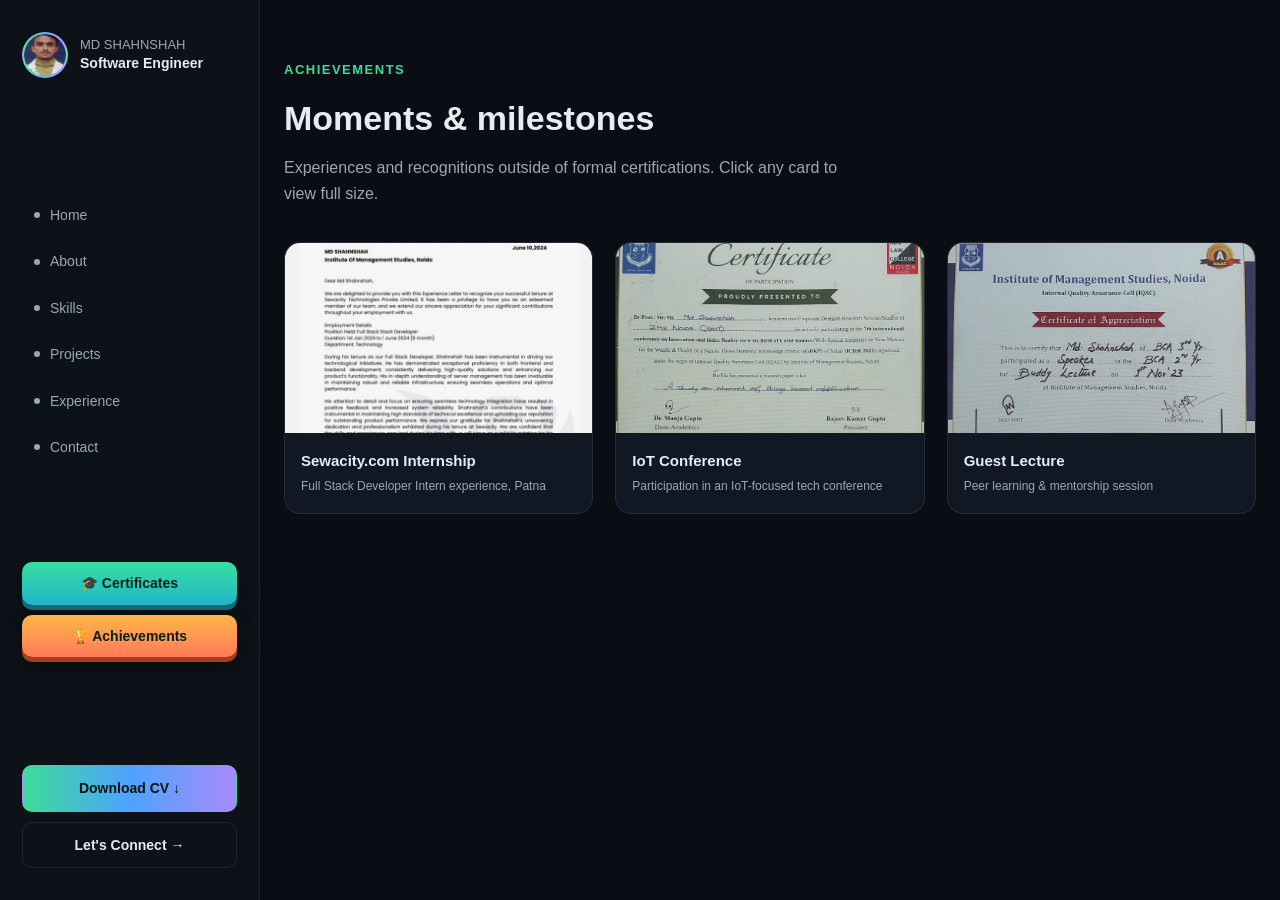
==== commit 1c296a48: "Update achievements.html" ====
--- a/achievements.html
+++ b/achievements.html
@@ -13,35 +13,37 @@
 }
 .side .brand .mark.profile-avatar img{ width:100%; height:100%; object-fit:cover; border-radius:50%; display:block; }
 
-.nav-combo{ position:relative; }
-.nav-combo-btn{ display:inline-flex; align-items:center; gap:6px; cursor:pointer; user-select:none; }
-.topbar .nav-combo-btn{
-  background:linear-gradient(180deg,#2fd68a,#22b6c9); color:#06231d; font-weight:700;
-  padding:8px 14px; border-radius:10px;
-  box-shadow:0 4px 0 #157e8a, 0 8px 14px rgba(0,0,0,.35);
-  transform:translateY(0); transition:transform .12s ease, box-shadow .12s ease;
+.mini-3d-wrap{ perspective:700px; display:inline-block; }
+.mini-3d-btn{
+  display:flex; align-items:center; gap:8px;
+  padding:10px 16px;
+  border-radius:10px;
+  font-weight:700;
+  font-size:14px;
+  text-decoration:none;
+  color:#062018;
+  background:linear-gradient(180deg,#37e0a0,#20b5c9);
+  box-shadow:0 5px 0 #146b78, 0 10px 18px rgba(0,0,0,.4);
+  transform:translateY(0) rotateX(0deg);
+  transform-style:preserve-3d;
+  transition:transform .25s cubic-bezier(.2,.8,.3,1.4), box-shadow .25s ease;
+  cursor:pointer;
 }
-.topbar .nav-combo-btn:hover{ transform:translateY(-2px); box-shadow:0 6px 0 #157e8a, 0 10px 16px rgba(0,0,0,.4); }
-.topbar .nav-combo-btn:active{ transform:translateY(2px); box-shadow:0 2px 0 #157e8a, 0 4px 8px rgba(0,0,0,.3); }
-.side .nav-combo-btn{
-  width:100%; padding:10px 12px; border-radius:10px;
-  background:linear-gradient(180deg,#2fd68a,#22b6c9); color:#06231d; font-weight:700;
-  box-shadow:0 4px 0 #157e8a, 0 6px 10px rgba(0,0,0,.35);
-  transform:translateY(0); transition:transform .12s ease, box-shadow .12s ease;
+.mini-3d-btn:hover{ transform:translateY(-3px) rotateX(8deg); box-shadow:0 8px 0 #146b78, 0 16px 24px rgba(0,0,0,.45); }
+.mini-3d-btn.opening{ transform:translateY(2px) rotateX(-25deg) scale(.94); box-shadow:0 2px 0 #146b78, 0 4px 10px rgba(0,0,0,.3); }
+.mini-3d-btn.achieve-btn{ background:linear-gradient(180deg,#ffb648,#ff7a59); box-shadow:0 5px 0 #a5401e, 0 10px 18px rgba(0,0,0,.4); }
+.mini-3d-btn.achieve-btn:hover{ box-shadow:0 8px 0 #a5401e, 0 16px 24px rgba(0,0,0,.45); }
+.mini-3d-btn.achieve-btn.opening{ box-shadow:0 2px 0 #a5401e, 0 4px 10px rgba(0,0,0,.3); }
+
+.side .mini-btn-row{
+  display:flex; flex-direction:column; gap:10px;
+  margin:14px 0 4px;
 }
-.side .nav-combo-btn:hover{ transform:translateY(-2px); }
-.side .nav-combo-btn:active{ transform:translateY(2px); box-shadow:0 2px 0 #157e8a, 0 3px 6px rgba(0,0,0,.3); }
-.side .nav-combo-btn .dot{ display:none; }
-.nav-combo-caret{ font-size:11px; transition:transform .15s ease; }
-.nav-combo.open .nav-combo-caret{ transform:rotate(180deg); }
-.nav-combo-menu{
-  position:absolute; top:calc(100% + 8px); left:0; min-width:190px;
-  background:#0f1720; border:1px solid rgba(255,255,255,.12); border-radius:10px;
-  box-shadow:0 10px 24px rgba(0,0,0,.45); padding:6px; display:none; z-index:50;
-}
-.nav-combo.open .nav-combo-menu{ display:block; }
-.nav-combo-menu a{ display:block; padding:9px 10px; border-radius:7px; color:#e8f0ee; text-decoration:none; font-size:14px; }
-.nav-combo-menu a:hover{ background:rgba(255,255,255,.08); }
+.side .mini-btn-row .mini-3d-wrap{ display:block; }
+.side .mini-btn-row .mini-3d-btn{ width:100%; justify-content:center; }
+
+.topbar .mini-btn-row{ display:flex; gap:10px; margin-left:10px; }
+.topbar .mini-3d-btn{ padding:7px 14px; font-size:13px; }
 </style>
 </head>
 <body>
@@ -53,14 +55,11 @@
 <a href="index.html#skills">Skills</a>
 <a href="index.html#projects">Projects</a>
 <a href="index.html#experience">Experience</a>
-<div class="nav-combo" id="navComboTop">
-  <span class="nav-combo-btn" id="navComboBtnTop">Certificates &amp; Achievements <span class="nav-combo-caret">▾</span></span>
-  <div class="nav-combo-menu">
-    <a href="certificates.html">Certificates</a>
-    <a href="achievements.html" class="active">Achievements</a>
-  </div>
+<a href="index.html#contact">Contact</a>
+<div class="mini-btn-row">
+  <div class="mini-3d-wrap"><span class="mini-3d-btn cert-btn" data-href="certificates.html">🎓 Certificates</span></div>
+  <div class="mini-3d-wrap"><span class="mini-3d-btn achieve-btn" data-href="achievements.html">🏆 Achievements</span></div>
 </div>
-<a href="index.html#contact">Contact</a>
 </nav>
 </div>
 <div class="shell">
@@ -76,16 +75,13 @@
 <li><a href="index.html#skills"><span class="dot"></span> Skills</a></li>
 <li><a href="index.html#projects"><span class="dot"></span> Projects</a></li>
 <li><a href="index.html#experience"><span class="dot"></span> Experience</a></li>
-<li class="nav-combo open" id="navComboSide">
-  <span class="nav-combo-btn" id="navComboBtnSide">Certificates &amp; Achievements <span class="nav-combo-caret">▾</span></span>
-  <div class="nav-combo-menu">
-    <a href="certificates.html">Certificates</a>
-    <a href="achievements.html" class="active">Achievements</a>
-  </div>
-</li>
 <li><a href="index.html#contact"><span class="dot"></span> Contact</a></li>
 </ul>
 </nav>
+<div class="mini-btn-row">
+  <div class="mini-3d-wrap"><span class="mini-3d-btn cert-btn" data-href="certificates.html">🎓 Certificates</span></div>
+  <div class="mini-3d-wrap"><span class="mini-3d-btn achieve-btn" data-href="achievements.html">🏆 Achievements</span></div>
+</div>
 <div class="cta">
 <a href="assets/SHAHNSHAH-RESUME.pdf" download class="btn btn-primary">Download CV ↓</a>
 <a href="index.html#contact" class="btn btn-ghost">Let's Connect →</a>
@@ -135,15 +131,13 @@
 lightboxClose.addEventListener('click', () => lightbox.classList.remove('open'));
 lightbox.addEventListener('click', (e) => { if (e.target === lightbox) lightbox.classList.remove('open'); });
 
-function setupNavCombo(wrapId, btnId){
-  var wrap = document.getElementById(wrapId);
-  var btn = document.getElementById(btnId);
-  if(!wrap || !btn) return;
-  btn.addEventListener('click', function(e){ e.stopPropagation(); wrap.classList.toggle('open'); });
-  document.addEventListener('click', function(){ wrap.classList.remove('open'); });
-}
-setupNavCombo('navComboTop', 'navComboBtnTop');
-setupNavCombo('navComboSide', 'navComboBtnSide');
+document.querySelectorAll('.mini-3d-btn').forEach(function(btn){
+  btn.addEventListener('click', function(){
+    var target = btn.getAttribute('data-href');
+    btn.classList.add('opening');
+    setTimeout(function(){ window.location.href = target; }, 260);
+  });
+});
 </script>
 </body>
 </html>
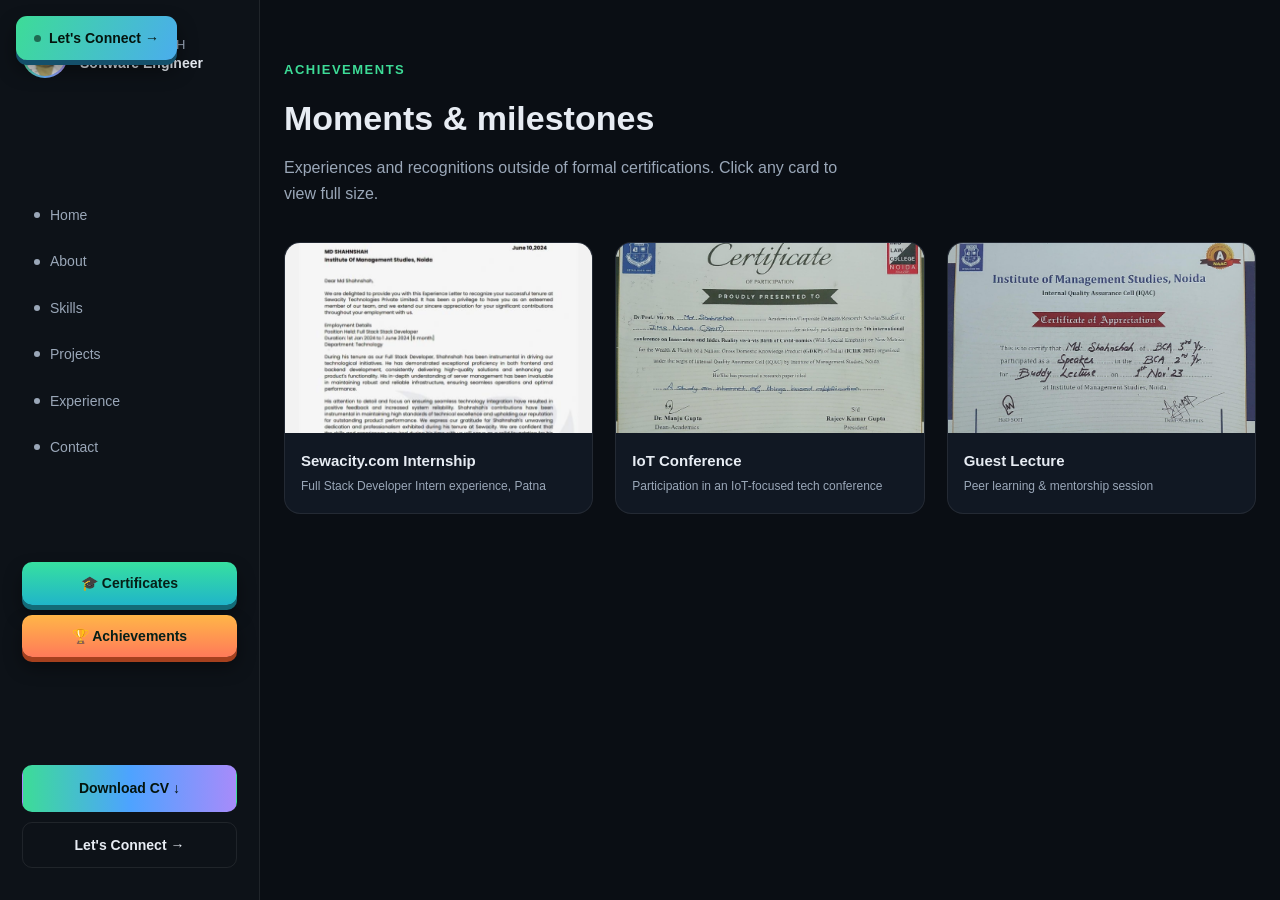
==== commit 805f8a2d: "Add files via upload" ====
--- a/achievements.html
+++ b/achievements.html
@@ -47,6 +47,9 @@
 </style>
 </head>
 <body>
+<div class="floating-connect-wrap">
+  <a href="index.html#contact" class="floating-connect" id="floatingConnect"><span class="fc-dot"></span> Let's Connect →</a>
+</div>
 <div class="topbar">
 <div class="brand"><div class="mark">MS</div></div>
 <nav>
--- a/css/style.css
+++ b/css/style.css
@@ -176,14 +176,44 @@
   100%{ box-shadow:0 0 0 0 rgba(61,220,151,0); }
 }
 
-.photo-frame{ position:relative; border-radius:16px; overflow:hidden; }
-.photo-frame img{ width:100%; height:340px; object-fit:cover; }
+.photo-frame{
+  position:relative; border-radius:16px; overflow:hidden;
+  border:1px solid rgba(61,220,151,.35);
+  box-shadow:inset 0 0 50px rgba(61,220,151,.10);
+}
+.photo-frame img{ width:100%; height:auto; display:block; object-fit:contain; }
 .scan{
   position:absolute; left:0; right:0; height:2px;
   background:linear-gradient(90deg, transparent, var(--green), transparent);
   animation:scan 3s linear infinite;
 }
 @keyframes scan{ 0%{ top:0; } 100%{ top:100%; } }
+
+/* HUD-style corner brackets for a "high-tech" frame look */
+.hud-corner{ position:absolute; width:20px; height:20px; z-index:3; pointer-events:none; opacity:.85; }
+.hud-corner.tl{ top:8px; left:8px; border-top:2px solid var(--green); border-left:2px solid var(--green); border-radius:4px 0 0 0; }
+.hud-corner.tr{ top:8px; right:8px; border-top:2px solid var(--blue); border-right:2px solid var(--blue); border-radius:0 4px 0 0; }
+.hud-corner.bl{ bottom:8px; left:8px; border-bottom:2px solid var(--blue); border-left:2px solid var(--blue); border-radius:0 0 0 4px; }
+.hud-corner.br{ bottom:8px; right:8px; border-bottom:2px solid var(--green); border-right:2px solid var(--green); border-radius:0 0 4px 0; }
+
+/* Rotating gradient glow ring around the hero photo card — technical / skilled feel */
+@property --tilt-angle{ syntax:'<angle>'; inherits:false; initial-value:0deg; }
+.tilt-card{ position:relative; z-index:0; }
+.tilt-card::before{
+  content:"";
+  position:absolute; inset:-2px;
+  border-radius:24px;
+  padding:2px;
+  background:conic-gradient(from var(--tilt-angle), var(--green), var(--blue), var(--purple), var(--green));
+  -webkit-mask:linear-gradient(#fff 0 0) content-box, linear-gradient(#fff 0 0);
+  -webkit-mask-composite:xor;
+  mask-composite:exclude;
+  opacity:.6;
+  z-index:-1;
+  pointer-events:none;
+  animation:tiltBorderSpin 6s linear infinite;
+}
+@keyframes tiltBorderSpin{ to{ --tilt-angle:360deg; } }
 
 .float-chip{
   position:absolute; background:#0c1420; border:1px solid var(--border);
@@ -326,6 +356,43 @@
   background:rgba(255,255,255,.06); border:1px solid var(--border);
 }
 
+/* ============ FLOATING "LET'S CONNECT" 3D BUTTON (all pages, top-left) ============ */
+.floating-connect-wrap{ position:fixed; top:16px; left:16px; z-index:150; perspective:700px; }
+.floating-connect{
+  display:flex; align-items:center; gap:8px;
+  padding:11px 18px;
+  border-radius:11px;
+  font-weight:700; font-size:14px;
+  color:#04140d;
+  text-decoration:none;
+  background:linear-gradient(115deg, var(--green), var(--blue) 55%, var(--purple));
+  background-size:220% 220%;
+  box-shadow:0 5px 0 #14506b, 0 10px 20px rgba(0,0,0,.45);
+  transform:translateY(0) rotateX(0deg);
+  transform-style:preserve-3d;
+  transition:transform .25s cubic-bezier(.2,.8,.3,1.4), box-shadow .25s ease, background-position .8s ease;
+  cursor:pointer;
+  animation:fcGradientShift 5s ease infinite;
+}
+.floating-connect .fc-dot{ width:7px; height:7px; border-radius:50%; background:#04140d; opacity:.55; }
+.floating-connect:hover{
+  transform:translateY(-3px) rotateX(10deg) scale(1.03);
+  box-shadow:0 8px 0 #14506b, 0 16px 28px rgba(0,0,0,.5);
+  background-position:100% 50%;
+}
+.floating-connect.opening{
+  transform:translateY(2px) rotateX(-25deg) scale(.94);
+  box-shadow:0 2px 0 #14506b, 0 4px 10px rgba(0,0,0,.3);
+}
+@keyframes fcGradientShift{
+  0%,100%{ background-position:0% 50%; }
+  50%{ background-position:100% 50%; }
+}
+@media (max-width:980px){
+  .floating-connect-wrap{ top:auto; bottom:16px; left:16px; }
+  .floating-connect{ padding:9px 14px; font-size:13px; }
+}
+
 /* ============ RESPONSIVE ============ */
 @media (max-width: 980px){
   .side{ display:none; }
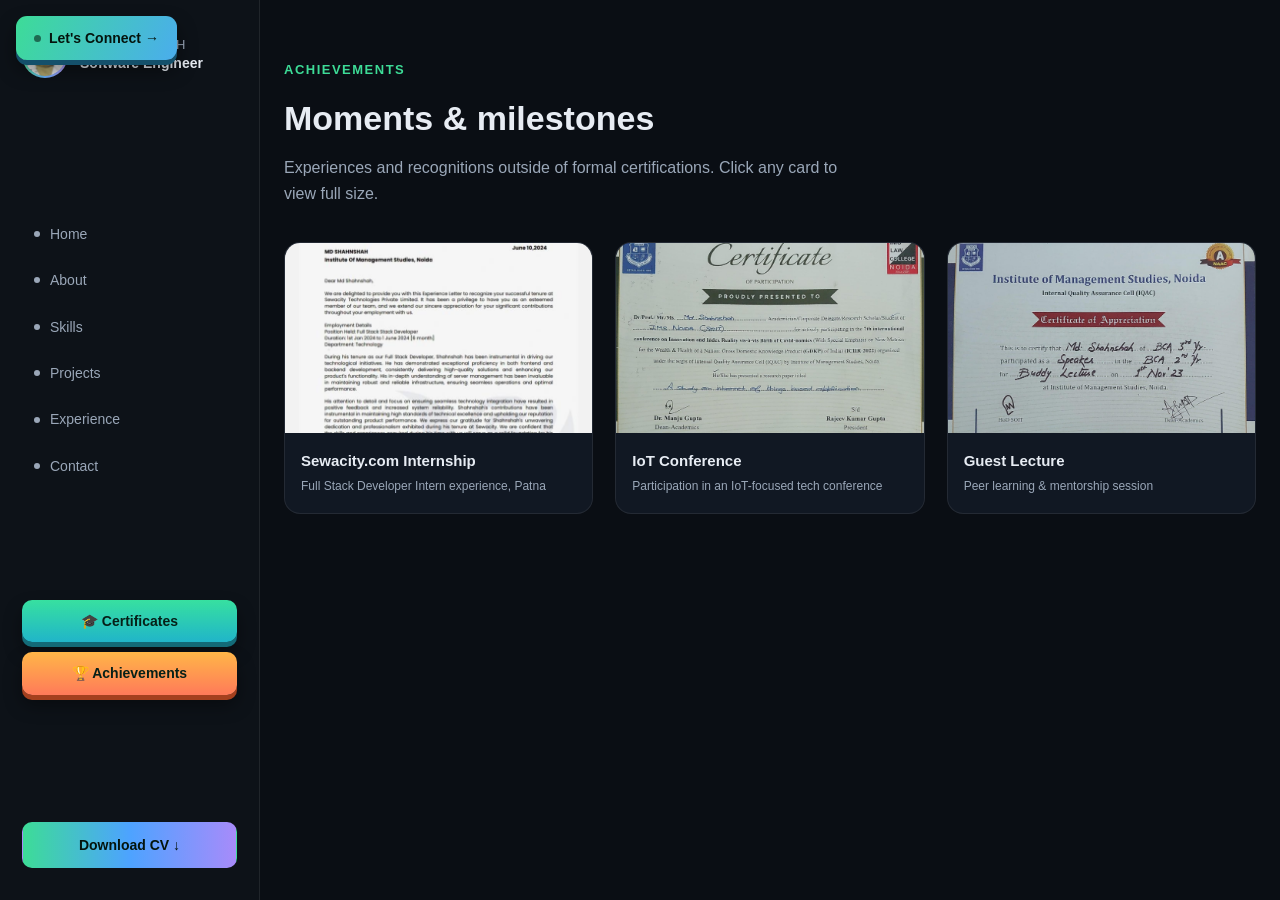
==== commit 1f9b479f: "Add files via upload" ====
--- a/achievements.html
+++ b/achievements.html
@@ -87,7 +87,6 @@
 </div>
 <div class="cta">
 <a href="assets/SHAHNSHAH-RESUME.pdf" download class="btn btn-primary">Download CV ↓</a>
-<a href="index.html#contact" class="btn btn-ghost">Let's Connect →</a>
 </div>
 </aside>
 <main>
